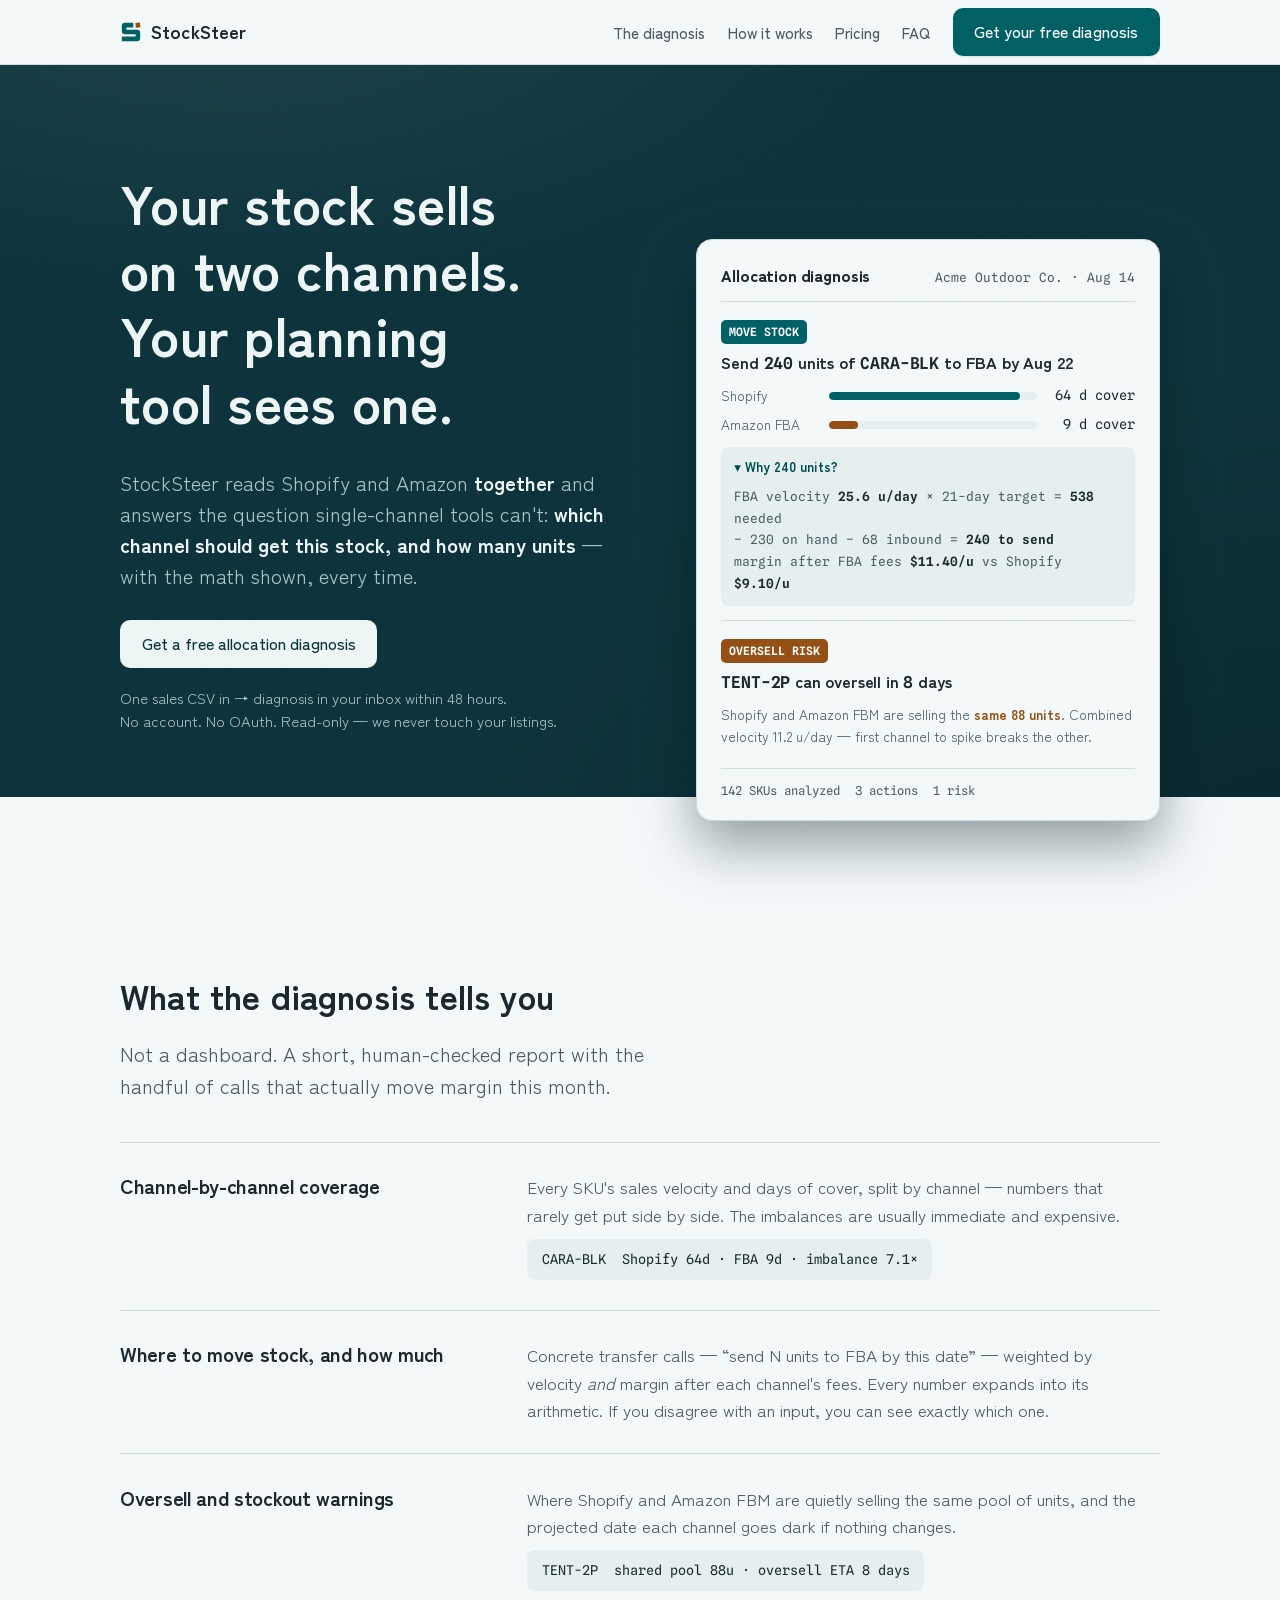
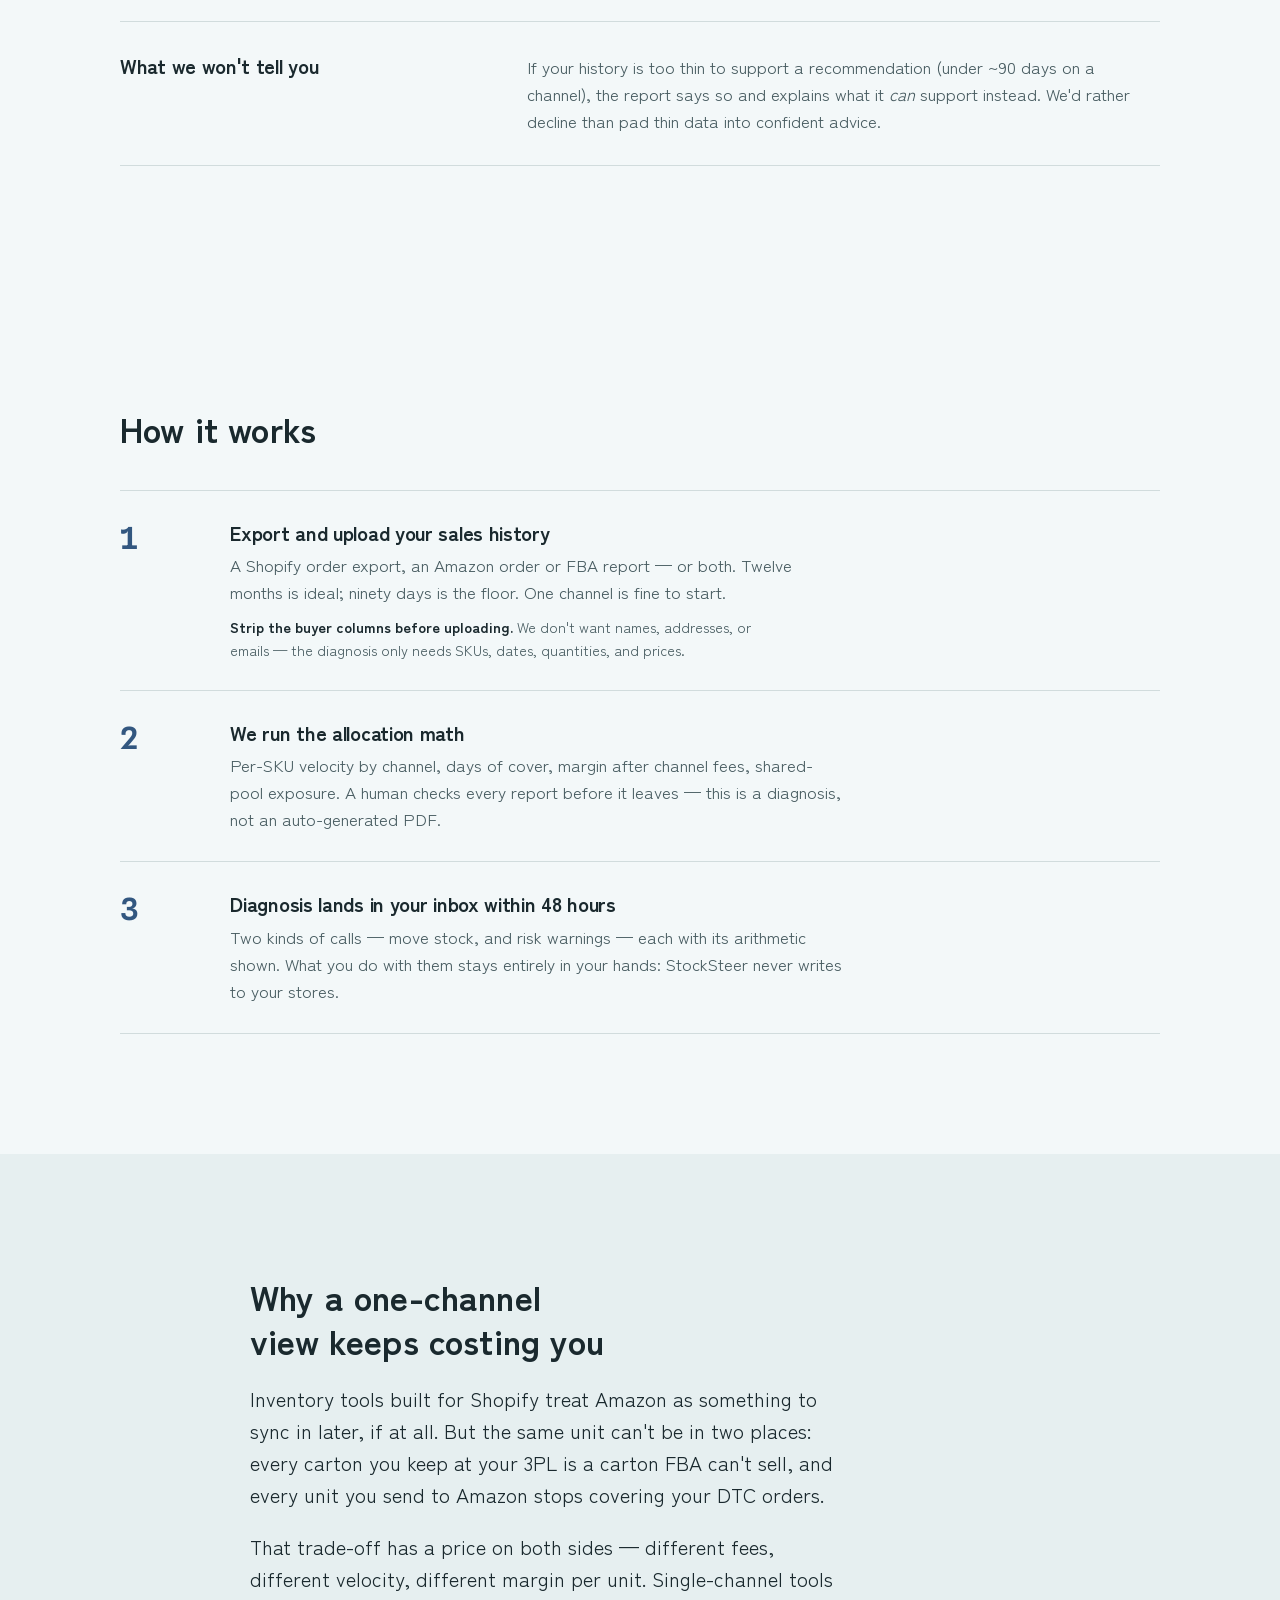
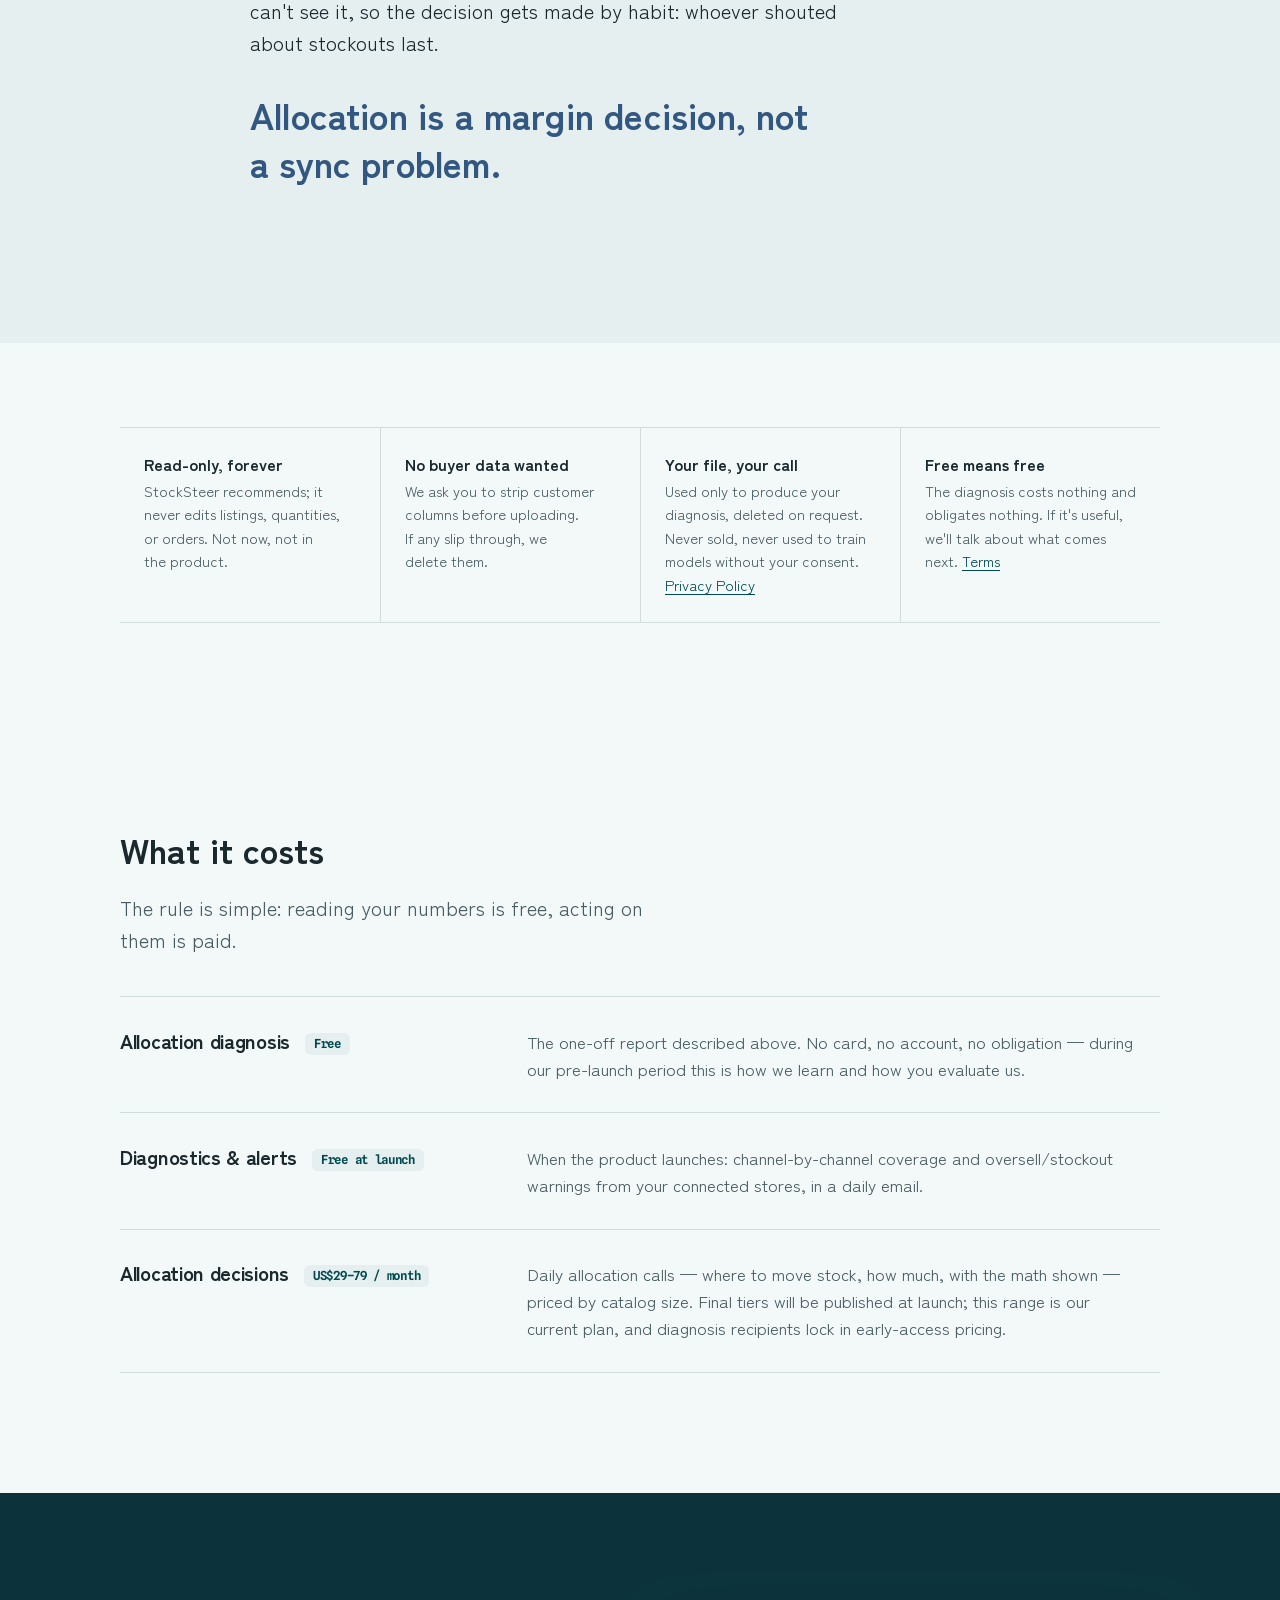
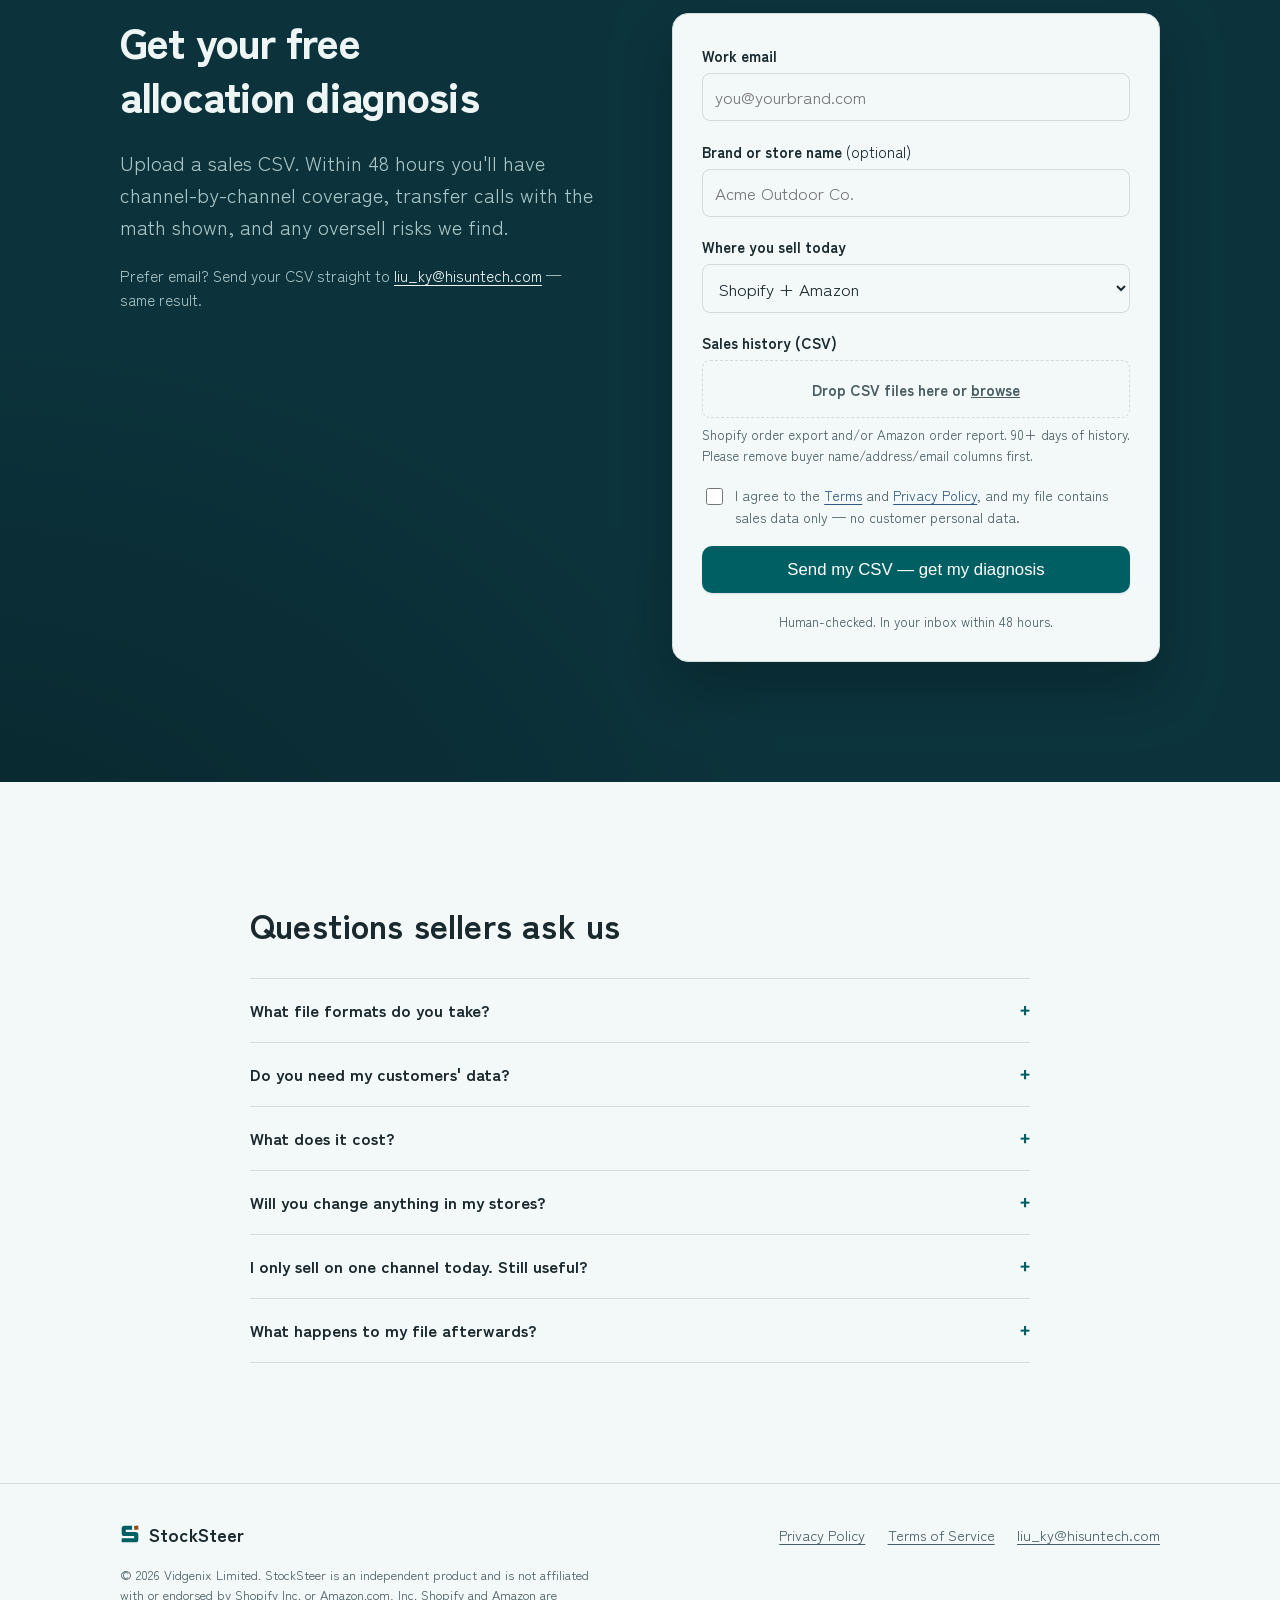
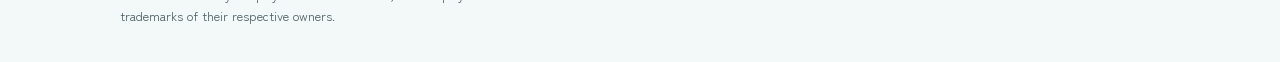
==== index.html @ a1f659f7 "Initial commit: StockSteer pre-launch landing page Static site, no build step: hero with a live allo" ====
<!DOCTYPE html>
<html lang="en">
<head>
<meta charset="UTF-8">
<meta name="viewport" content="width=device-width, initial-scale=1.0">
<title>StockSteer — See both channels. Steer your stock where it earns more.</title>
<meta name="description" content="StockSteer reads your Shopify and Amazon numbers together and tells you which channel should get how many units — with the math shown. Upload one sales CSV, get a free allocation diagnosis.">
<link rel="canonical" href="https://stocksteer.maxvideohub.com/">
<meta property="og:type" content="website">
<meta property="og:site_name" content="StockSteer">
<meta property="og:url" content="https://stocksteer.maxvideohub.com/">
<meta property="og:title" content="StockSteer — See both channels. Steer your stock where it earns more.">
<meta property="og:description" content="Reads your Shopify and Amazon numbers together and tells you which channel should get how many units — with the math shown. One sales CSV in, a free allocation diagnosis back within 48 hours.">
<meta property="og:image" content="https://stocksteer.maxvideohub.com/og-image.png">
<meta property="og:image:width" content="1200">
<meta property="og:image:height" content="630">
<meta property="og:image:alt" content="A StockSteer allocation diagnosis: send 240 units of CARA-BLK to FBA by Aug 22 — Shopify at 64 days of cover, Amazon FBA at 9.">
<meta name="twitter:card" content="summary_large_image">
<link rel="icon" href="data:image/svg+xml,%3Csvg width=%2264%22 height=%2264%22 viewBox=%220 0 64 64%22 fill=%22none%22 xmlns=%22http://www.w3.org/2000/svg%22%3E%3Crect width=%2264%22 height=%2264%22 rx=%2214%22 fill=%22%230C333C%22/%3E%3Cg transform=%22translate%288 8%29%22%3E%3Cpath d=%22M11 4L29 4L29 14L14 14L14 19L37 19A7 7 0 0 1 44 26L44 37A7 7 0 0 1 37 44L4 44L4 34L34 34L34 29L11 29A7 7 0 0 1 4 22L4 11A7 7 0 0 1 11 4Z%22 fill=%22%23F3F8F9%22/%3E%3Crect x=%2234%22 y=%224%22 width=%2210%22 height=%2210%22 fill=%22%23D08440%22 transform=%22rotate%28-6 39 9%29%22/%3E%3C/g%3E%3C/svg%3E">
<link rel="preconnect" href="https://fonts.googleapis.com">
<link rel="preconnect" href="https://fonts.gstatic.com" crossorigin>
<link href="https://fonts.googleapis.com/css2?family=Zen+Kaku+Gothic+New:wght@400;500;700&family=Spline+Sans+Mono:wght@400;500;600&display=swap" rel="stylesheet">
<link rel="stylesheet" href="styles.css">
</head>
<body>

<header class="nav">
  <div class="wrap">
    <a class="wordmark" href="/">
      <svg width="22" height="22" viewBox="0 0 48 48" fill="none" aria-hidden="true"><path d="M11 4L29 4L29 14L14 14L14 19L37 19A7 7 0 0 1 44 26L44 37A7 7 0 0 1 37 44L4 44L4 34L34 34L34 29L11 29A7 7 0 0 1 4 22L4 11A7 7 0 0 1 11 4Z" fill="oklch(0.44 0.075 200)"/><rect x="34" y="4" width="10" height="10" fill="oklch(0.50 0.115 55)" transform="rotate(-6 39 9)"/></svg>
      StockSteer
    </a>
    <nav class="nav-links" aria-label="Main">
      <a href="#diagnosis">The diagnosis</a>
      <a href="#how">How it works</a>
      <a href="#pricing">Pricing</a>
      <a href="#faq">FAQ</a>
      <a class="btn" href="#get-diagnosis"><span class="cta-long">Get your free diagnosis</span><span class="cta-short">Free diagnosis</span></a>
    </nav>
  </div>
</header>

<main>

  <!-- Hero -->
  <section class="hero" aria-labelledby="hero-title">
    <div class="wrap">
      <div>
        <h1 id="hero-title">Your stock sells on two channels. Your planning tool sees one.</h1>
        <p class="lede">StockSteer reads Shopify and Amazon <strong>together</strong> and answers the question single-channel tools can't: <strong>which channel should get this stock, and how many units</strong> — with the math shown, every time.</p>
        <div class="hero-cta">
          <a class="btn btn-on-deep" href="#get-diagnosis">Get a free allocation diagnosis</a>
        </div>
        <p class="hero-trust">One sales CSV in → diagnosis in your inbox within 48 hours.<br>No account. No OAuth. Read-only — we never touch your listings.</p>
      </div>

      <!-- Diagnosis specimen: the actual deliverable, shown -->
      <div class="specimen" id="specimen" aria-label="Sample allocation diagnosis">
        <div class="specimen-head">
          <span class="title">Allocation diagnosis</span>
          <span class="meta mono">Acme Outdoor Co. · Aug 14</span>
        </div>

        <article class="action-card">
          <span class="card-label">MOVE STOCK</span>
          <h3>Send <span class="mono">240</span> units of <span class="sku">CARA-BLK</span> to FBA by Aug 22</h3>
          <div class="cover-row">
            <span class="chan">Shopify</span>
            <span class="bar"><i style="width:92%"></i></span>
            <span class="days">64 d cover</span>
          </div>
          <div class="cover-row">
            <span class="chan">Amazon FBA</span>
            <span class="bar"><i class="low" style="width:14%"></i></span>
            <span class="days">9 d cover</span>
          </div>
          <details class="why" open>
            <summary>Why 240 units?</summary>
            <div class="math">
              FBA velocity <b>25.6 u/day</b> × 21-day target = <b>538</b> needed<br>
              − 230 on hand − 68 inbound = <b>240 to send</b><br>
              margin after FBA fees <b>$11.40/u</b> vs Shopify <b>$9.10/u</b>
            </div>
          </details>
        </article>

        <article class="action-card">
          <span class="card-label risk">OVERSELL RISK</span>
          <h3><span class="sku">TENT-2P</span> can oversell in <span class="mono">8</span> days</h3>
          <p class="risk-note">Shopify and Amazon FBM are selling the <b>same 88 units</b>. Combined velocity 11.2 u/day — first channel to spike breaks the other.</p>
        </article>

        <div class="specimen-foot">
          <span>142 SKUs analyzed</span>
          <span>3 actions</span>
          <span>1 risk</span>
        </div>
      </div>
    </div>
  </section>

  <!-- What's in the diagnosis -->
  <section id="diagnosis" aria-labelledby="diagnosis-title">
    <div class="wrap">
      <h2 class="section-title reveal" id="diagnosis-title">What the diagnosis tells you</h2>
      <p class="section-intro reveal">Not a dashboard. A short, human-checked report with the handful of calls that actually move margin this month.</p>

      <div class="contents-list">
        <div class="content-row reveal">
          <h3>Channel-by-channel coverage</h3>
          <div>
            <p>Every SKU's sales velocity and days of cover, split by channel — numbers that rarely get put side by side. The imbalances are usually immediate and expensive.</p>
            <span class="example">CARA-BLK&nbsp;&nbsp;Shopify 64d&nbsp;·&nbsp;FBA 9d&nbsp;·&nbsp;imbalance 7.1×</span>
          </div>
        </div>
        <div class="content-row reveal">
          <h3>Where to move stock, and how much</h3>
          <div>
            <p>Concrete transfer calls — “send N units to FBA by this date” — weighted by velocity <em>and</em> margin after each channel's fees. Every number expands into its arithmetic. If you disagree with an input, you can see exactly which one.</p>
          </div>
        </div>
        <div class="content-row reveal">
          <h3>Oversell and stockout warnings</h3>
          <div>
            <p>Where Shopify and Amazon FBM are quietly selling the same pool of units, and the projected date each channel goes dark if nothing changes.</p>
            <span class="example">TENT-2P&nbsp;&nbsp;shared pool 88u&nbsp;·&nbsp;oversell ETA 8 days</span>
          </div>
        </div>
        <div class="content-row reveal">
          <h3>What we won't tell you</h3>
          <div>
            <p>If your history is too thin to support a recommendation (under ~90 days on a channel), the report says so and explains what it <em>can</em> support instead. We'd rather decline than pad thin data into confident advice.</p>
          </div>
        </div>
      </div>
    </div>
  </section>

  <!-- How it works -->
  <section id="how" aria-labelledby="how-title">
    <div class="wrap">
      <h2 class="section-title reveal" id="how-title">How it works</h2>

      <div class="steps">
        <div class="step reveal">
          <span class="step-num" aria-hidden="true">1</span>
          <div>
            <h3>Export and upload your sales history</h3>
            <p>A Shopify order export, an Amazon order or FBA report — or both. Twelve months is ideal; ninety days is the floor. One channel is fine to start.</p>
            <p class="fine"><b>Strip the buyer columns before uploading.</b> We don't want names, addresses, or emails — the diagnosis only needs SKUs, dates, quantities, and prices.</p>
          </div>
        </div>
        <div class="step reveal">
          <span class="step-num" aria-hidden="true">2</span>
          <div>
            <h3>We run the allocation math</h3>
            <p>Per-SKU velocity by channel, days of cover, margin after channel fees, shared-pool exposure. A human checks every report before it leaves — this is a diagnosis, not an auto-generated PDF.</p>
          </div>
        </div>
        <div class="step reveal">
          <span class="step-num" aria-hidden="true">3</span>
          <div>
            <h3>Diagnosis lands in your inbox within 48 hours</h3>
            <p>Two kinds of calls — move stock, and risk warnings — each with its arithmetic shown. What you do with them stays entirely in your hands: StockSteer never writes to your stores.</p>
          </div>
        </div>
      </div>
    </div>
  </section>

  <!-- The argument -->
  <section class="argument" aria-labelledby="argument-title">
    <div class="wrap">
      <h2 class="section-title reveal" id="argument-title">Why a one-channel view keeps costing you</h2>
      <p class="reveal">Inventory tools built for Shopify treat Amazon as something to sync in later, if at all. But the same unit can't be in two places: every carton you keep at your 3PL is a carton FBA can't sell, and every unit you send to Amazon stops covering your DTC orders.</p>
      <p class="reveal">That trade-off has a price on both sides — different fees, different velocity, different margin per unit. Single-channel tools can't see it, so the decision gets made by habit: whoever shouted about stockouts last.</p>
      <p class="kicker-line reveal">Allocation is a margin decision, not a sync problem.</p>
    </div>
  </section>

  <!-- Promises -->
  <section class="promises" aria-label="Data promises">
    <div class="wrap">
      <div class="promise-strip reveal">
        <div class="promise">
          <h3>Read-only, forever</h3>
          <p>StockSteer recommends; it never edits listings, quantities, or orders. Not now, not in the product.</p>
        </div>
        <div class="promise">
          <h3>No buyer data wanted</h3>
          <p>We ask you to strip customer columns before uploading. If any slip through, we delete them.</p>
        </div>
        <div class="promise">
          <h3>Your file, your call</h3>
          <p>Used only to produce your diagnosis, deleted on request. Never sold, never used to train models without your consent. <a href="privacy.html">Privacy Policy</a></p>
        </div>
        <div class="promise">
          <h3>Free means free</h3>
          <p>The diagnosis costs nothing and obligates nothing. If it's useful, we'll talk about what comes next. <a href="terms.html">Terms</a></p>
        </div>
      </div>
    </div>
  </section>

  <!-- Pricing -->
  <section id="pricing" aria-labelledby="pricing-title">
    <div class="wrap">
      <h2 class="section-title reveal" id="pricing-title">What it costs</h2>
      <p class="section-intro reveal">The rule is simple: reading your numbers is free, acting on them is paid.</p>

      <div class="contents-list">
        <div class="content-row reveal">
          <h3>Allocation diagnosis <span class="price-tag">Free</span></h3>
          <div>
            <p>The one-off report described above. No card, no account, no obligation — during our pre-launch period this is how we learn and how you evaluate us.</p>
          </div>
        </div>
        <div class="content-row reveal">
          <h3>Diagnostics &amp; alerts <span class="price-tag">Free at launch</span></h3>
          <div>
            <p>When the product launches: channel-by-channel coverage and oversell/stockout warnings from your connected stores, in a daily email.</p>
          </div>
        </div>
        <div class="content-row reveal">
          <h3>Allocation decisions <span class="price-tag">US$29–79 / month</span></h3>
          <div>
            <p>Daily allocation calls — where to move stock, how much, with the math shown — priced by catalog size. Final tiers will be published at launch; this range is our current plan, and diagnosis recipients lock in early-access pricing.</p>
          </div>
        </div>
      </div>
    </div>
  </section>

  <!-- CTA + form -->
  <section class="cta" id="get-diagnosis" aria-labelledby="cta-title">
    <div class="wrap">
      <div>
        <h2 id="cta-title">Get your free allocation diagnosis</h2>
        <p class="section-intro">Upload a sales CSV. Within 48 hours you'll have channel-by-channel coverage, transfer calls with the math shown, and any oversell risks we find.</p>
        <p class="alt-channel">Prefer email? Send your CSV straight to <a href="mailto:liu_ky@hisuntech.com?subject=Allocation%20diagnosis%20request">liu_ky@hisuntech.com</a> — same result.</p>
      </div>

      <form class="form" id="diagnosis-form" novalidate>
        <div class="field">
          <label for="email">Work email</label>
          <input type="email" id="email" name="email" required autocomplete="email" placeholder="you@yourbrand.com">
        </div>
        <div class="field">
          <label for="store">Brand or store name <span style="font-weight:400">(optional)</span></label>
          <input type="text" id="store" name="store" autocomplete="organization" placeholder="Acme Outdoor Co.">
        </div>
        <div class="field">
          <label for="channels">Where you sell today</label>
          <select id="channels" name="channels" required>
            <option value="both">Shopify + Amazon</option>
            <option value="shopify">Shopify only</option>
            <option value="amazon">Amazon only</option>
          </select>
        </div>
        <div class="field">
          <label for="csv">Sales history (CSV)</label>
          <label class="file-drop" id="file-drop" for="csv">
            <input type="file" id="csv" name="csv" accept=".csv,.tsv,.txt,.xlsx" multiple>
            <span class="drop-text">Drop CSV files here or <u>browse</u></span>
            <span class="picked" hidden></span>
          </label>
          <span class="hint">Shopify order export and/or Amazon order report. 90+ days of history. Please remove buyer name/address/email columns first.</span>
        </div>
        <label class="consent">
          <input type="checkbox" id="consent" name="consent" required>
          <span>I agree to the <a href="terms.html">Terms</a> and <a href="privacy.html">Privacy Policy</a>, and my file contains sales data only — no customer personal data.</span>
        </label>
        <button class="btn" type="submit">Send my CSV — get my diagnosis</button>
        <p class="form-status" id="form-status" role="status"></p>
        <p class="form-note">Human-checked. In your inbox within 48 hours.</p>
      </form>
    </div>
  </section>

  <!-- FAQ -->
  <section class="faq" id="faq" aria-labelledby="faq-title">
    <div class="wrap">
      <h2 class="section-title" id="faq-title">Questions sellers ask us</h2>

      <details class="faq-item">
        <summary>What file formats do you take?</summary>
        <div class="answer"><p>Shopify's order export CSV and Amazon's order/FBA reports (CSV or tab-delimited) work as-is. Anything with SKU, date, quantity, and price per row is usable — from any system. If you're unsure, send what you have and we'll tell you if it's enough.</p></div>
      </details>
      <details class="faq-item">
        <summary>Do you need my customers' data?</summary>
        <div class="answer"><p>No, and we'd rather not have it. Please remove buyer names, addresses, and emails before uploading. The diagnosis runs entirely on SKUs, dates, quantities, and prices. If personal data slips through anyway, we delete it.</p></div>
      </details>
      <details class="faq-item">
        <summary>What does it cost?</summary>
        <div class="answer"><p>The diagnosis is free, with no obligation. The ongoing product — daily email reports with allocation calls and risk warnings, fed live from your Shopify and Amazon accounts — launches with a free diagnostics tier and a paid decisions tier, currently planned at US$29–79/month by catalog size. Diagnosis recipients get first access and early-access pricing.</p></div>
      </details>
      <details class="faq-item">
        <summary>Will you change anything in my stores?</summary>
        <div class="answer"><p>Never. StockSteer is advisory and read-only by design — for the diagnosis we don't even connect to your stores, we just read the file you send. The launched product connects with read-only permissions and keeps the same rule: it recommends, you decide.</p></div>
      </details>
      <details class="faq-item">
        <summary>I only sell on one channel today. Still useful?</summary>
        <div class="answer"><p>Yes, with reduced scope: you'll get velocity, coverage, and stockout ETAs for that channel. If you're planning to add Amazon (or DTC), the diagnosis will also show what your current numbers suggest about splitting stock when you do.</p></div>
      </details>
      <details class="faq-item">
        <summary>What happens to my file afterwards?</summary>
        <div class="answer"><p>It's used to produce your diagnosis and for the follow-up conversation with you, then deleted on request — one email is enough. We never sell it and never use it to train models without your explicit consent. Details in the <a href="privacy.html">Privacy Policy</a>.</p></div>
      </details>
    </div>
  </section>

</main>

<footer>
  <div class="wrap">
    <a class="wordmark" href="/">
      <svg width="20" height="20" viewBox="0 0 48 48" fill="none" aria-hidden="true"><path d="M11 4L29 4L29 14L14 14L14 19L37 19A7 7 0 0 1 44 26L44 37A7 7 0 0 1 37 44L4 44L4 34L34 34L34 29L11 29A7 7 0 0 1 4 22L4 11A7 7 0 0 1 11 4Z" fill="oklch(0.44 0.075 200)"/><rect x="34" y="4" width="10" height="10" fill="oklch(0.50 0.115 55)" transform="rotate(-6 39 9)"/></svg>
      StockSteer
    </a>
    <nav aria-label="Legal">
      <a href="privacy.html">Privacy Policy</a>
      <a href="terms.html">Terms of Service</a>
      <a href="mailto:liu_ky@hisuntech.com">liu_ky@hisuntech.com</a>
    </nav>
    <p class="legal-note">© 2026 Vidgenix Limited. StockSteer is an independent product and is not affiliated with or endorsed by Shopify Inc. or Amazon.com, Inc. Shopify and Amazon are trademarks of their respective owners.</p>
  </div>
</footer>

<script src="main.js"></script>
</body>
</html>
---- styles.css ----
/* StockSteer landing — tokens per DESIGN.md */

:root {
  /* Film grade: teal & blue on toned paper, amber for risk (teal-orange pairing) */
  --bg: oklch(0.976 0.006 200);        /* toned film-paper white, cool */
  --surface: oklch(0.945 0.01 202);
  --ink: oklch(0.27 0.022 220);        /* lifted film black, blue-teal cast */
  --muted: oklch(0.46 0.025 215);
  --primary: oklch(0.44 0.075 200);    /* film teal 青绿 — actions */
  --primary-hover: oklch(0.37 0.07 202);
  --blue: oklch(0.45 0.08 252);        /* film blue — links, numbers, kicker */
  --blue-hover: oklch(0.38 0.075 252);
  --deep: oklch(0.30 0.045 215);       /* deep teal-blue emulsion panel */
  --deep-ink: oklch(0.965 0.008 200);
  --deep-muted: oklch(0.80 0.03 200);
  --accent: oklch(0.50 0.115 55);      /* film amber — risk semantics only */
  --line: oklch(0.885 0.012 205);

  --font-display: "Zen Kaku Gothic New", system-ui, sans-serif;
  --font-mono: "Spline Sans Mono", ui-monospace, monospace;

  --step-0: 1rem;
  --step-1: 1.25rem;
  --step-2: 1.563rem;
  --step-3: 1.953rem;
  --step-4: 2.441rem;

  --space-section: clamp(4rem, 10vw, 7.5rem);
  --radius: 10px;
  --radius-lg: 16px;

  --z-nav: 10;
  --z-toast: 20;
  --z-grain: 30;

  --ease-out: cubic-bezier(0.22, 1, 0.36, 1);
}

* { box-sizing: border-box; }

html { scroll-behavior: smooth; }

body {
  margin: 0;
  background: var(--bg);
  color: var(--ink);
  font-family: var(--font-display);
  font-optical-sizing: auto;
  font-size: 1.0625rem;
  line-height: 1.6;
  -webkit-font-smoothing: antialiased;
}

/* Film grain — one fractal-noise overlay across the whole page */
body::after {
  content: "";
  position: fixed;
  inset: 0;
  z-index: var(--z-grain);
  pointer-events: none;
  background: url("data:image/svg+xml,%3Csvg xmlns='http://www.w3.org/2000/svg' width='300' height='300'%3E%3Cfilter id='n'%3E%3CfeTurbulence type='fractalNoise' baseFrequency='0.8' numOctaves='2' stitchTiles='stitch'/%3E%3CfeColorMatrix type='saturate' values='0'/%3E%3C/filter%3E%3Crect width='300' height='300' filter='url(%23n)'/%3E%3C/svg%3E") repeat;
  opacity: 0.05;
  mix-blend-mode: overlay;
}

h1, h2, h3 { text-wrap: balance; line-height: 1.25; margin: 0 0 0.6em; font-weight: 700; }
p { margin: 0 0 1em; max-width: 68ch; text-wrap: pretty; }

a { color: var(--blue); text-underline-offset: 3px; }
a:hover { color: var(--blue-hover); }

:focus-visible {
  outline: 3px solid var(--primary);
  outline-offset: 2px;
  border-radius: 4px;
}

.wrap { max-width: 1120px; margin: 0 auto; padding-inline: clamp(1.25rem, 4vw, 2.5rem); }

.mono { font-family: var(--font-mono); font-variant-numeric: tabular-nums; }

/* ---------- Nav ---------- */

.nav {
  position: sticky;
  top: 0;
  z-index: var(--z-nav);
  background: color-mix(in oklch, var(--bg) 92%, transparent);
  backdrop-filter: blur(8px);
  border-bottom: 1px solid var(--line);
}

.nav .wrap {
  display: flex;
  align-items: center;
  gap: 1.5rem;
  min-height: 64px;
}

.wordmark {
  display: inline-flex;
  align-items: center;
  gap: 0.55rem;
  font-weight: 700;
  font-size: 1.15rem;
  letter-spacing: 0.01em;
  color: var(--ink);
  text-decoration: none;
}
.wordmark:hover { color: var(--ink); }
.wordmark svg { display: block; }

.nav-links {
  display: flex;
  align-items: center;
  gap: 1.4rem;
  margin-left: auto;
  font-size: 0.95rem;
  font-weight: 500;
}
.nav-links a { text-decoration: none; }
.nav-links a:not(.btn) { color: var(--muted); }
.nav-links a:not(.btn):hover { color: var(--ink); }

.btn .cta-short { display: none; }
@media (max-width: 720px) {
  .nav-links a:not(.btn) { display: none; }
  .nav-links .btn .cta-long { display: none; }
  .nav-links .btn .cta-short { display: inline; }
}

/* ---------- Buttons ---------- */

.btn {
  display: inline-flex;
  align-items: center;
  gap: 0.5rem;
  background: var(--primary);
  color: white;
  font-weight: 500;
  font-size: 1rem;
  padding: 0.72rem 1.35rem;
  border: 0;
  border-radius: var(--radius);
  text-decoration: none;
  cursor: pointer;
  box-shadow: 0 1px 2px oklch(0.3 0.03 258 / 0.12);
  transition: background 160ms var(--ease-out), transform 160ms var(--ease-out), box-shadow 160ms var(--ease-out);
}
.btn:hover {
  background: var(--primary-hover);
  color: white;
  transform: translateY(-1px);
  box-shadow: 0 5px 16px oklch(0.3 0.05 258 / 0.22);
}
.btn:active { transform: translateY(0); box-shadow: 0 1px 2px oklch(0.3 0.03 258 / 0.12); }

.btn-on-deep { background: var(--deep-ink); color: var(--deep); }
.btn-on-deep:hover { background: white; color: var(--deep); transform: translateY(-1px); }

/* ---------- Hero ---------- */

.hero {
  background-color: var(--deep);
  /* photographic vignette — darkened lower corner, breathed-on top */
  background-image:
    radial-gradient(120% 90% at 18% -10%, oklch(1 0 0 / 0.07), transparent 45%),
    radial-gradient(130% 130% at 105% 115%, oklch(0 0 0 / 0.28), transparent 58%);
  color: var(--deep-ink);
  padding-block: clamp(3.5rem, 8vw, 6.5rem) clamp(4rem, 9vw, 7rem);
}

.hero .wrap {
  display: grid;
  grid-template-columns: 1.05fr 0.95fr;
  gap: clamp(2rem, 5vw, 4.5rem);
  align-items: center;
}

@media (max-width: 880px) {
  .hero .wrap { grid-template-columns: 1fr; }
}

.hero h1 {
  font-size: clamp(2rem, 4.4vw, 3.4rem);
  font-weight: 700;
  letter-spacing: 0.005em;
  line-height: 1.22;
}

.hero .lede {
  font-size: var(--step-1);
  line-height: 1.55;
  color: var(--deep-muted);
  max-width: 34rem;
}
.hero .lede strong { color: var(--deep-ink); font-weight: 600; }

.hero-cta { display: flex; align-items: center; gap: 1.1rem; flex-wrap: wrap; margin-top: 1.8rem; }

.hero-trust {
  margin-top: 1.1rem;
  font-size: 0.92rem;
  color: var(--deep-muted);
}

/* ---------- Diagnosis specimen ---------- */

.specimen {
  background: var(--bg);
  color: var(--ink);
  border: 1px solid var(--line);
  border-radius: var(--radius-lg);
  box-shadow: 0 24px 54px oklch(0.16 0.03 215 / 0.4);
  padding: 1.4rem 1.5rem 1.2rem;
  font-size: 0.92rem;
  max-width: 33rem;
  justify-self: end;
  width: 100%;
}
@media (max-width: 880px) { .specimen { justify-self: start; } }

/* Desktop: the report card breaks out of the hero panel into the page.
   Uses the standalone `translate` property so it composes with the
   entrance animation's `transform` instead of fighting it. */
@media (min-width: 881px) {
  .hero { padding-block-end: clamp(2rem, 4.5vw, 3rem); }
  .specimen { align-self: end; translate: 0 clamp(2.5rem, 6vw, 4.5rem); }
  #diagnosis { padding-top: calc(var(--space-section) + clamp(2rem, 5vw, 3.5rem)); }
}

.specimen-head {
  display: flex;
  justify-content: space-between;
  align-items: baseline;
  gap: 1rem;
  padding-bottom: 0.8rem;
  border-bottom: 1px solid var(--line);
}
.specimen-head .title { font-weight: 800; letter-spacing: -0.01em; font-size: 1rem; }
.specimen-head .meta { font-size: 0.8rem; color: var(--muted); }

.action-card { padding: 1rem 0 0.9rem; }
.action-card + .action-card { border-top: 1px solid var(--line); }

.card-label {
  display: inline-block;
  font-family: var(--font-mono);
  font-size: 0.72rem;
  font-weight: 600;
  padding: 0.18rem 0.5rem;
  border-radius: 5px;
  background: var(--primary);
  color: white;
  margin-bottom: 0.5rem;
}
.card-label.risk { background: var(--accent); color: white; }

.action-card h3 {
  font-size: 1.02rem;
  font-weight: 600;
  margin: 0 0 0.7rem;
  letter-spacing: -0.01em;
}
.action-card .sku { font-family: var(--font-mono); font-weight: 600; }

.cover-row {
  display: grid;
  grid-template-columns: 7.2em 1fr 6.5em;
  align-items: center;
  gap: 0.7em;
  font-size: 0.85rem;
  margin-bottom: 0.45rem;
}
.cover-row .chan { color: var(--muted); }
.cover-row .days { font-family: var(--font-mono); text-align: right; }

.bar {
  height: 8px;
  border-radius: 4px;
  background: var(--surface);
  overflow: hidden;
}
.bar i {
  display: block;
  height: 100%;
  border-radius: 4px;
  background: var(--primary);
  transform-origin: left center;
}
.bar i.low { background: var(--accent); }

.loaded .bar i { animation: grow 700ms var(--ease-out) backwards; animation-delay: 350ms; }
.loaded .cover-row:nth-child(3) .bar i { animation-delay: 470ms; }

@keyframes grow {
  from { transform: scaleX(0); }
  to { transform: scaleX(1); }
}

/* Signature entrance — plays once, only when the page loads visible */
@keyframes rise {
  from { opacity: 0; transform: translateY(14px); }
  to { opacity: 1; transform: none; }
}
.loaded .hero h1 { animation: rise 650ms var(--ease-out) backwards; }
.loaded .hero .lede { animation: rise 650ms var(--ease-out) 90ms backwards; }
.loaded .hero-cta { animation: rise 650ms var(--ease-out) 170ms backwards; }
.loaded .hero-trust { animation: rise 650ms var(--ease-out) 240ms backwards; }
.loaded .specimen { animation: rise 750ms var(--ease-out) 220ms backwards; }

.why {
  margin-top: 0.7rem;
  background: var(--surface);
  border-radius: 8px;
  font-size: 0.83rem;
}
.why summary {
  cursor: pointer;
  padding: 0.55rem 0.8rem;
  font-weight: 600;
  color: var(--primary-hover);
  list-style: none;
}
.why summary::before { content: "▸ "; }
.why[open] summary::before { content: "▾ "; }
.why .math {
  padding: 0 0.8rem 0.7rem;
  font-family: var(--font-mono);
  font-size: 0.8rem;
  line-height: 1.7;
  color: var(--muted);
}
.why .math b { color: var(--ink); font-weight: 600; }

.risk-note { font-size: 0.85rem; color: var(--muted); margin: 0; }
.risk-note b { color: var(--accent); font-weight: 700; }

.specimen-foot {
  margin-top: 0.4rem;
  padding-top: 0.75rem;
  border-top: 1px solid var(--line);
  font-family: var(--font-mono);
  font-size: 0.76rem;
  color: var(--muted);
  display: flex;
  gap: 1.2em;
  flex-wrap: wrap;
}

/* ---------- Sections ---------- */

section { padding-block: var(--space-section); }
section[id] { scroll-margin-top: 72px; }

.section-title {
  font-size: clamp(1.55rem, 3vw, 2.2rem);
  font-weight: 700;
  letter-spacing: 0.005em;
  max-width: 24ch;
}
.section-intro { color: var(--muted); font-size: var(--step-1); max-width: 56ch; }

/* What's in the diagnosis — definition rows */

.contents-list { margin-top: 2.5rem; border-top: 1px solid var(--line); }

.content-row {
  display: grid;
  grid-template-columns: minmax(14rem, 0.9fr) 1.6fr;
  gap: clamp(1rem, 4vw, 4rem);
  padding-block: 1.9rem;
  border-bottom: 1px solid var(--line);
}
@media (max-width: 720px) { .content-row { grid-template-columns: 1fr; gap: 0.4rem; } }

.content-row h3 {
  font-size: var(--step-1);
  font-weight: 700;
  letter-spacing: -0.015em;
  margin: 0;
}
.content-row p { margin: 0; color: var(--muted); }
.content-row .example {
  display: block;
  margin-top: 0.7rem;
  font-family: var(--font-mono);
  font-size: 0.84rem;
  color: var(--ink);
  background: var(--surface);
  border-radius: 8px;
  padding: 0.6rem 0.9rem;
  width: fit-content;
  max-width: 100%;
}

.price-tag {
  display: inline-block;
  font-family: var(--font-mono);
  font-size: 0.78rem;
  font-weight: 600;
  color: var(--primary-hover);
  background: var(--surface);
  border-radius: 6px;
  padding: 0.2rem 0.55rem;
  margin-left: 0.6rem;
  vertical-align: middle;
  white-space: nowrap;
}

/* How it works — the one numbered sequence */

.steps { margin-top: 2.5rem; display: grid; gap: 0; }

.step {
  display: grid;
  grid-template-columns: 4.5rem 1fr;
  gap: clamp(1rem, 3vw, 2.5rem);
  padding-block: 1.8rem;
  border-top: 1px solid var(--line);
}
.step:last-child { border-bottom: 1px solid var(--line); }

.step-num {
  font-family: var(--font-mono);
  font-size: 1.9rem;
  font-weight: 600;
  color: var(--blue);
  line-height: 1;
  padding-top: 0.2rem;
}

.step h3 { font-size: var(--step-1); font-weight: 700; margin: 0 0 0.4rem; letter-spacing: -0.015em; }
.step p { margin: 0; color: var(--muted); }
.step p + p { margin-top: 0.6rem; }
.step .fine { font-size: 0.9rem; }
.step .fine b { color: var(--ink); font-weight: 600; }

/* Argument section */

.argument { background: var(--surface); }
.argument .wrap { max-width: 860px; }
.argument p { font-size: var(--step-1); line-height: 1.6; max-width: 60ch; }
.argument p b { font-weight: 700; }
.argument .kicker-line {
  font-size: clamp(1.6rem, 3vw, 2.3rem);
  font-weight: 700;
  letter-spacing: 0.005em;
  margin-top: 2rem;
  max-width: 30ch;
  line-height: 1.3;
  color: var(--blue);
}

/* Promise strip */

.promises { padding-block: calc(var(--space-section) * 0.7); }
.promise-strip {
  display: flex;
  flex-wrap: wrap;
  border-block: 1px solid var(--line);
}
.promise {
  flex: 1 1 220px;
  padding: 1.6rem 1.5rem;
  border-inline-start: 1px solid var(--line);
}
.promise:first-child { border-inline-start: 0; }
@media (max-width: 720px) {
  .promise { border-inline-start: 0; border-top: 1px solid var(--line); }
  .promise:first-child { border-top: 0; }
}
.promise h3 { font-size: 1rem; font-weight: 700; margin: 0 0 0.3rem; }
.promise p { font-size: 0.92rem; color: var(--muted); margin: 0; }
.promise a { color: var(--primary-hover); }

/* ---------- CTA / form ---------- */

.cta {
  background-color: var(--deep);
  background-image: radial-gradient(130% 130% at -5% 115%, oklch(0 0 0 / 0.24), transparent 55%);
  color: var(--deep-ink);
}
.cta .wrap {
  display: grid;
  grid-template-columns: 1fr 1fr;
  gap: clamp(2rem, 5vw, 5rem);
}
@media (max-width: 880px) { .cta .wrap { grid-template-columns: 1fr; } }

.cta h2 {
  font-size: clamp(1.8rem, 3.6vw, 2.7rem);
  font-weight: 800;
  letter-spacing: -0.02em;
}
.cta .section-intro { color: var(--deep-muted); }
.cta .alt-channel { font-size: 0.95rem; color: var(--deep-muted); }
.cta .alt-channel a { color: var(--deep-ink); }

.form {
  background: var(--bg);
  color: var(--ink);
  border: 1px solid var(--line);
  border-radius: var(--radius-lg);
  box-shadow: 0 24px 54px oklch(0.16 0.03 215 / 0.35);
  padding: 1.8rem;
  display: grid;
  gap: 1.1rem;
  align-self: start;
}

.field { display: grid; gap: 0.35rem; }
.field label { font-weight: 600; font-size: 0.95rem; }
.field .hint { font-size: 0.83rem; color: var(--muted); }

.field input[type="email"],
.field input[type="text"],
.field select {
  font: inherit;
  padding: 0.6rem 0.75rem;
  border: 1.5px solid var(--line);
  border-radius: 8px;
  background: var(--bg);
  color: var(--ink);
  width: 100%;
}
.field input:focus-visible, .field select:focus-visible {
  outline: 3px solid var(--primary);
  outline-offset: 1px;
  border-color: var(--primary);
}

.file-drop {
  border: 1.5px dashed var(--line);
  border-radius: 8px;
  padding: 1rem;
  text-align: center;
  font-size: 0.95rem;
  color: var(--muted);
  cursor: pointer;
  transition: border-color 160ms var(--ease-out), background 160ms var(--ease-out);
}
.file-drop:hover, .file-drop.drag { border-color: var(--primary); background: var(--surface); }
.file-drop input { position: absolute; width: 1px; height: 1px; opacity: 0; }
.file-drop .picked { color: var(--ink); font-weight: 600; font-family: var(--font-mono); font-size: 0.86rem; }

.consent { display: flex; gap: 0.6rem; align-items: flex-start; font-size: 0.87rem; color: var(--muted); }
.consent input { margin-top: 0.25rem; width: 1.05rem; height: 1.05rem; accent-color: var(--primary); flex: none; }

.form .btn { justify-content: center; font-size: 1.05rem; padding-block: 0.85rem; }

.form-note { font-size: 0.83rem; color: var(--muted); margin: 0; text-align: center; }

.form-status {
  border-radius: 8px;
  padding: 0.8rem 1rem;
  font-size: 0.92rem;
  display: none;
}
.form.sent > :not(.form-status) { display: none; }
.form-status.ok { display: block; background: var(--surface); color: var(--ink); }
.form-status.err { display: block; background: oklch(0.955 0.02 60); color: oklch(0.43 0.1 55); }

/* ---------- FAQ ---------- */

.faq .wrap { max-width: 860px; }
.faq-item { border-bottom: 1px solid var(--line); }
.faq-item:first-of-type { border-top: 1px solid var(--line); margin-top: 2rem; }
.faq-item summary {
  cursor: pointer;
  padding: 1.1rem 0;
  font-weight: 600;
  font-size: 1.05rem;
  list-style: none;
  display: flex;
  justify-content: space-between;
  gap: 1rem;
  align-items: baseline;
}
.faq-item summary::-webkit-details-marker { display: none; }
.faq-item summary::after { content: "+"; font-family: var(--font-mono); color: var(--primary); flex: none; }
.faq-item[open] summary::after { content: "−"; }
.faq-item .answer { padding: 0 0 1.2rem; color: var(--muted); max-width: 62ch; }
.faq-item .answer p { margin: 0 0 0.6em; }

/* ---------- Footer ---------- */

footer {
  border-top: 1px solid var(--line);
  padding-block: 2.2rem;
  font-size: 0.9rem;
  color: var(--muted);
}
footer .wrap {
  display: flex;
  flex-wrap: wrap;
  gap: 1rem 2rem;
  align-items: center;
  justify-content: space-between;
}
footer nav { display: flex; gap: 1.4rem; flex-wrap: wrap; }
footer a { color: var(--muted); }
footer a:hover { color: var(--ink); }
footer .legal-note { flex-basis: 100%; font-size: 0.8rem; margin: 0; }

/* ---------- Legal pages ---------- */

.legal-main { padding-block: clamp(3rem, 7vw, 5rem); }
.legal-main .wrap { max-width: 760px; }
.legal-main h1 { font-size: clamp(1.9rem, 4vw, 2.6rem); font-weight: 800; letter-spacing: -0.02em; }
.legal-main .updated { font-family: var(--font-mono); font-size: 0.85rem; color: var(--muted); margin-bottom: 2.5rem; }
.legal-main h2 { font-size: 1.35rem; font-weight: 700; letter-spacing: -0.015em; margin-top: 2.2em; }
.legal-main h3 { font-size: 1.05rem; font-weight: 700; margin-top: 1.6em; }
.legal-main p, .legal-main li { color: var(--ink); max-width: 68ch; }
.legal-main ul { padding-left: 1.2rem; }
.legal-main li { margin-bottom: 0.4em; }

/* ---------- Reveal motion ----------
   Content is visible by default. JS adds .pre only to below-fold elements
   while the page is actually visible; anything else never gets hidden. */

.reveal.pre { opacity: 0; transform: translateY(12px); }
.reveal.in {
  opacity: 1;
  transform: none;
  transition: opacity 600ms var(--ease-out), transform 600ms var(--ease-out);
}

@media (prefers-reduced-motion: reduce) {
  html { scroll-behavior: auto; }
  .reveal.pre { opacity: 1; transform: none; }
  .loaded .bar i { animation: none; }
  * { transition-duration: 0.01ms !important; animation-duration: 0.01ms !important; }
}
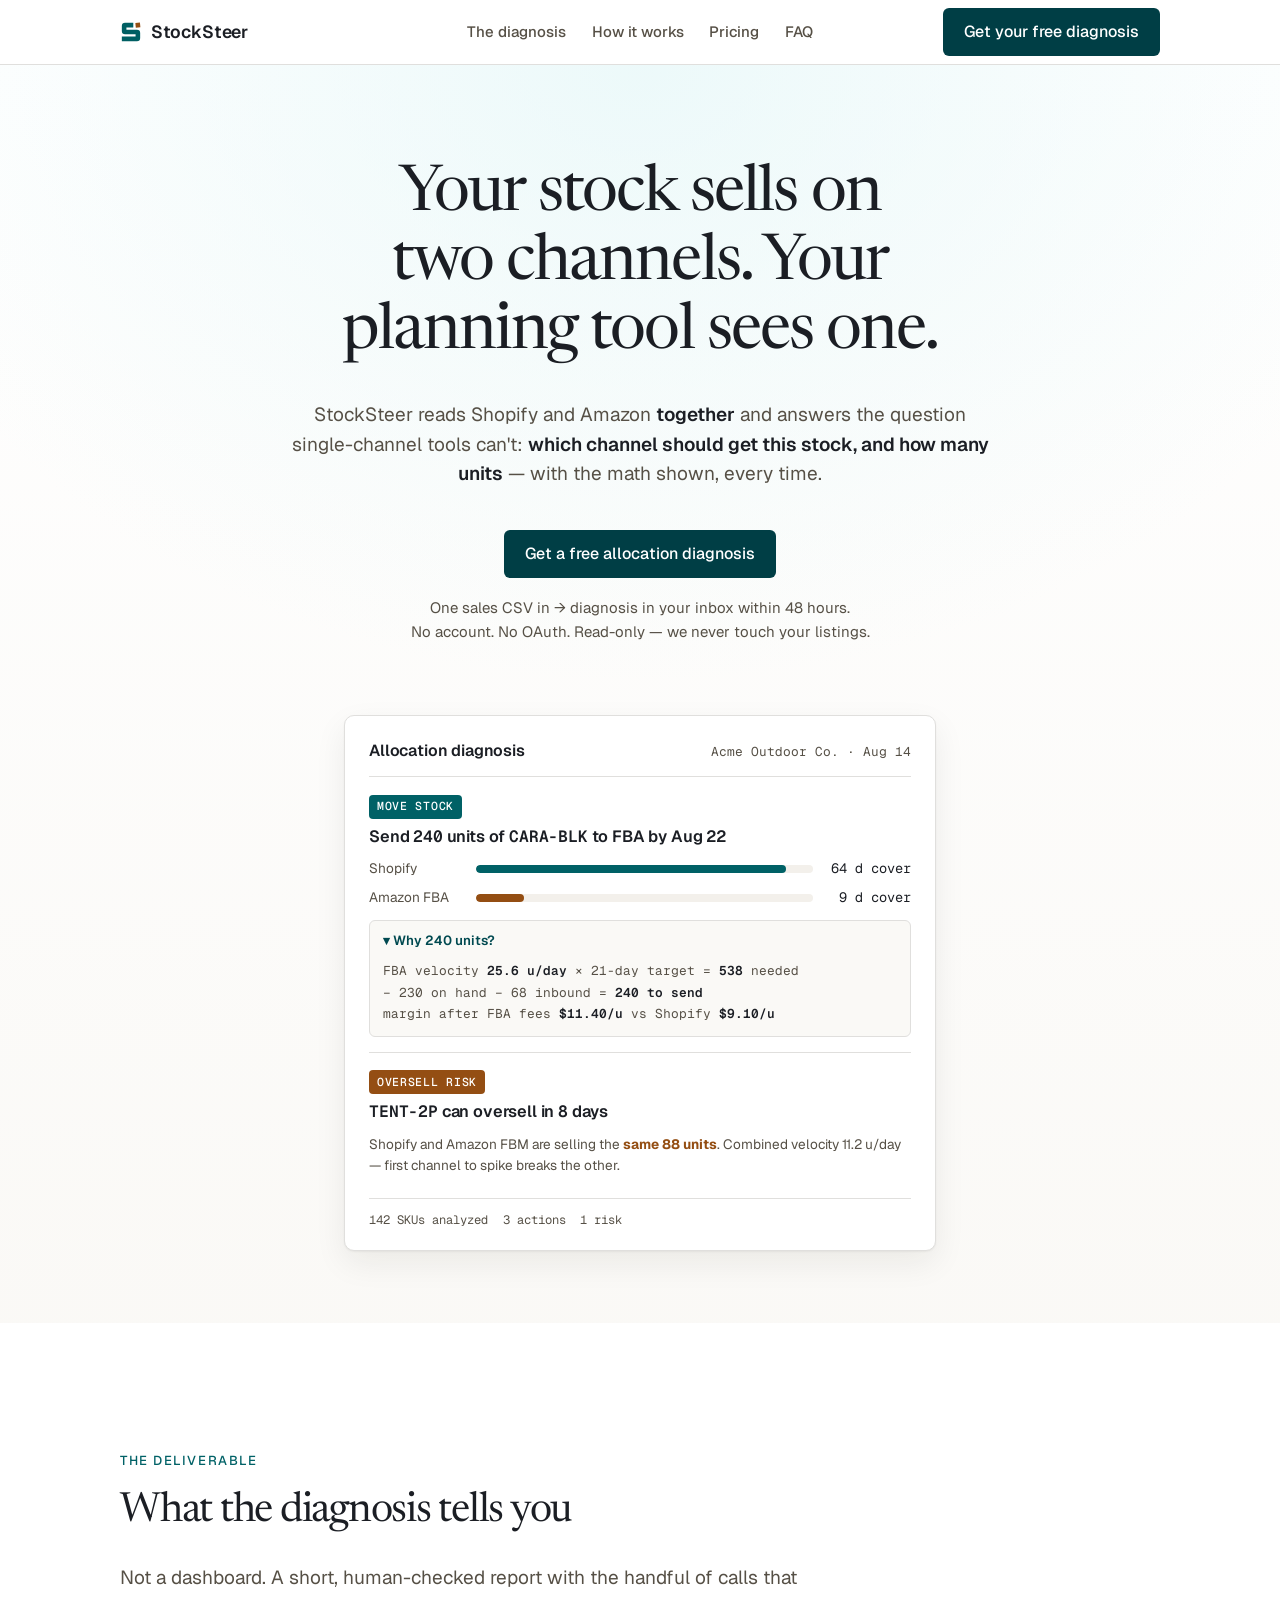
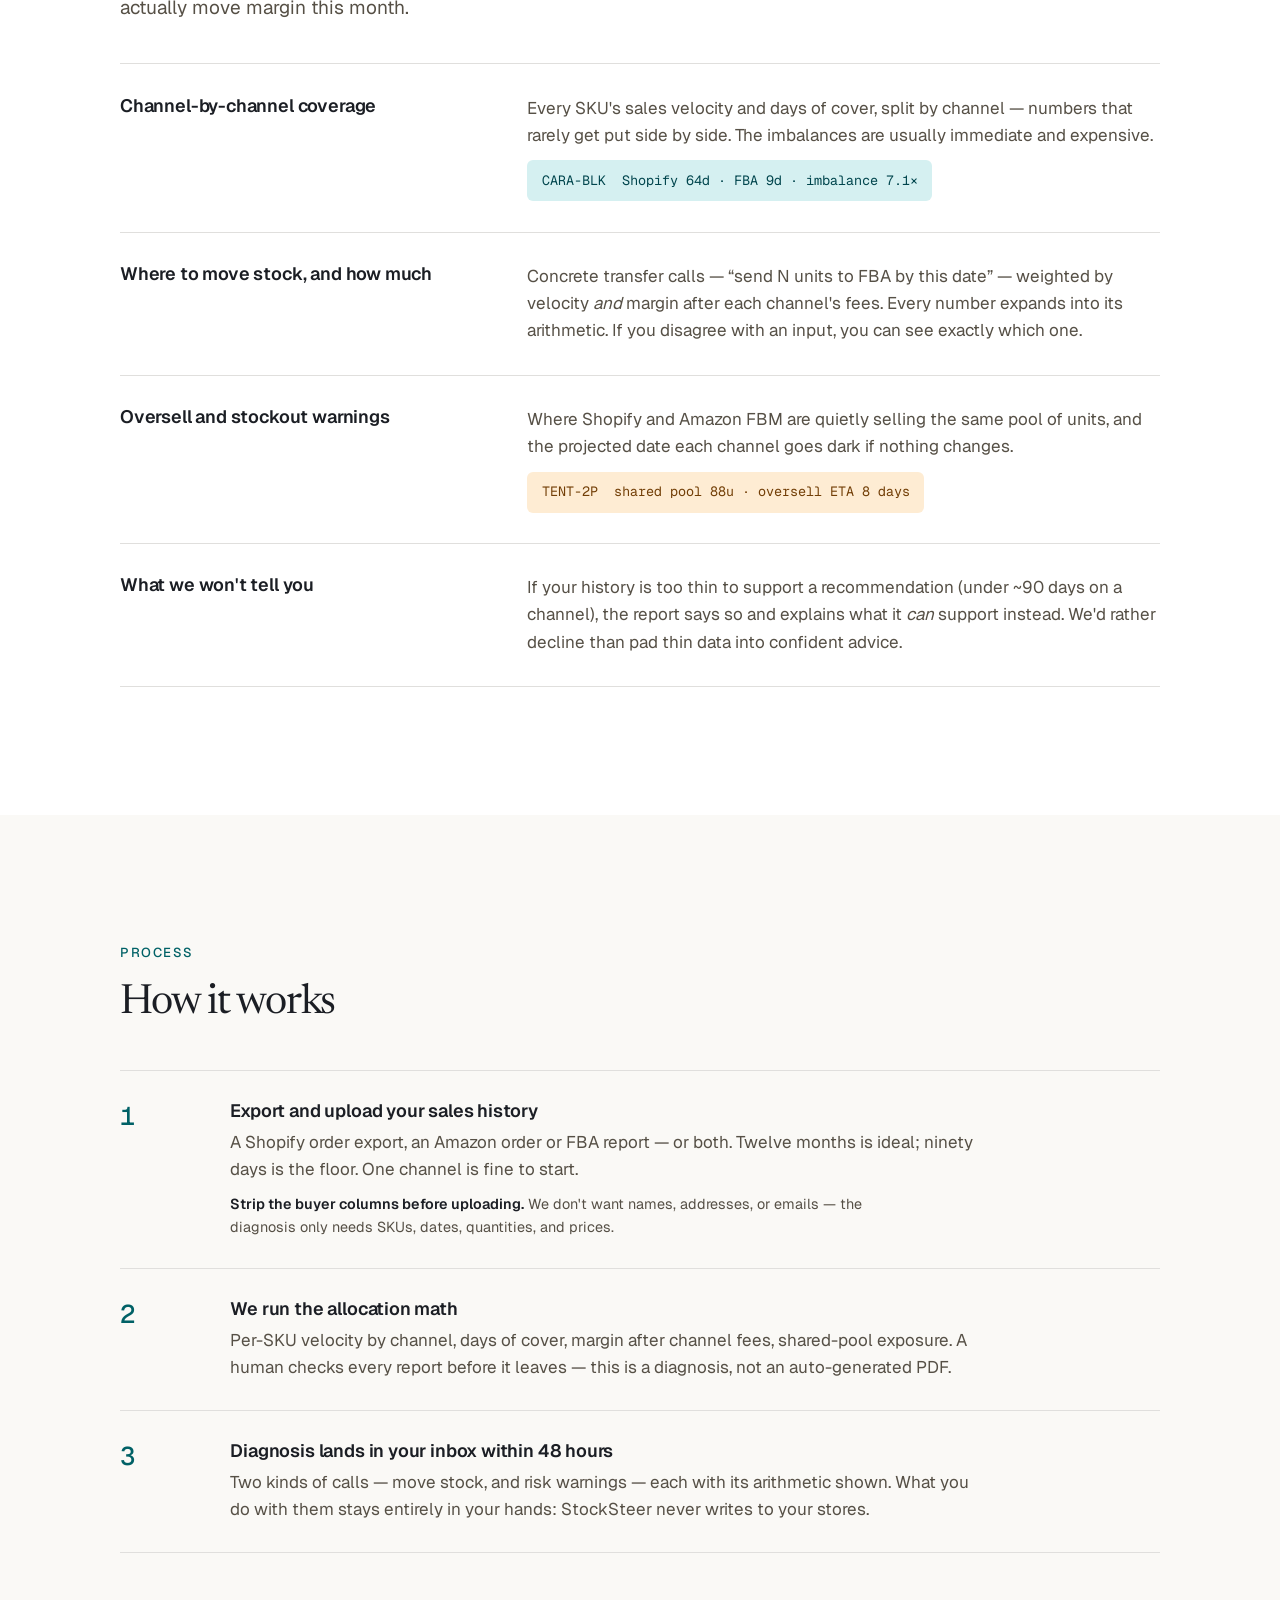
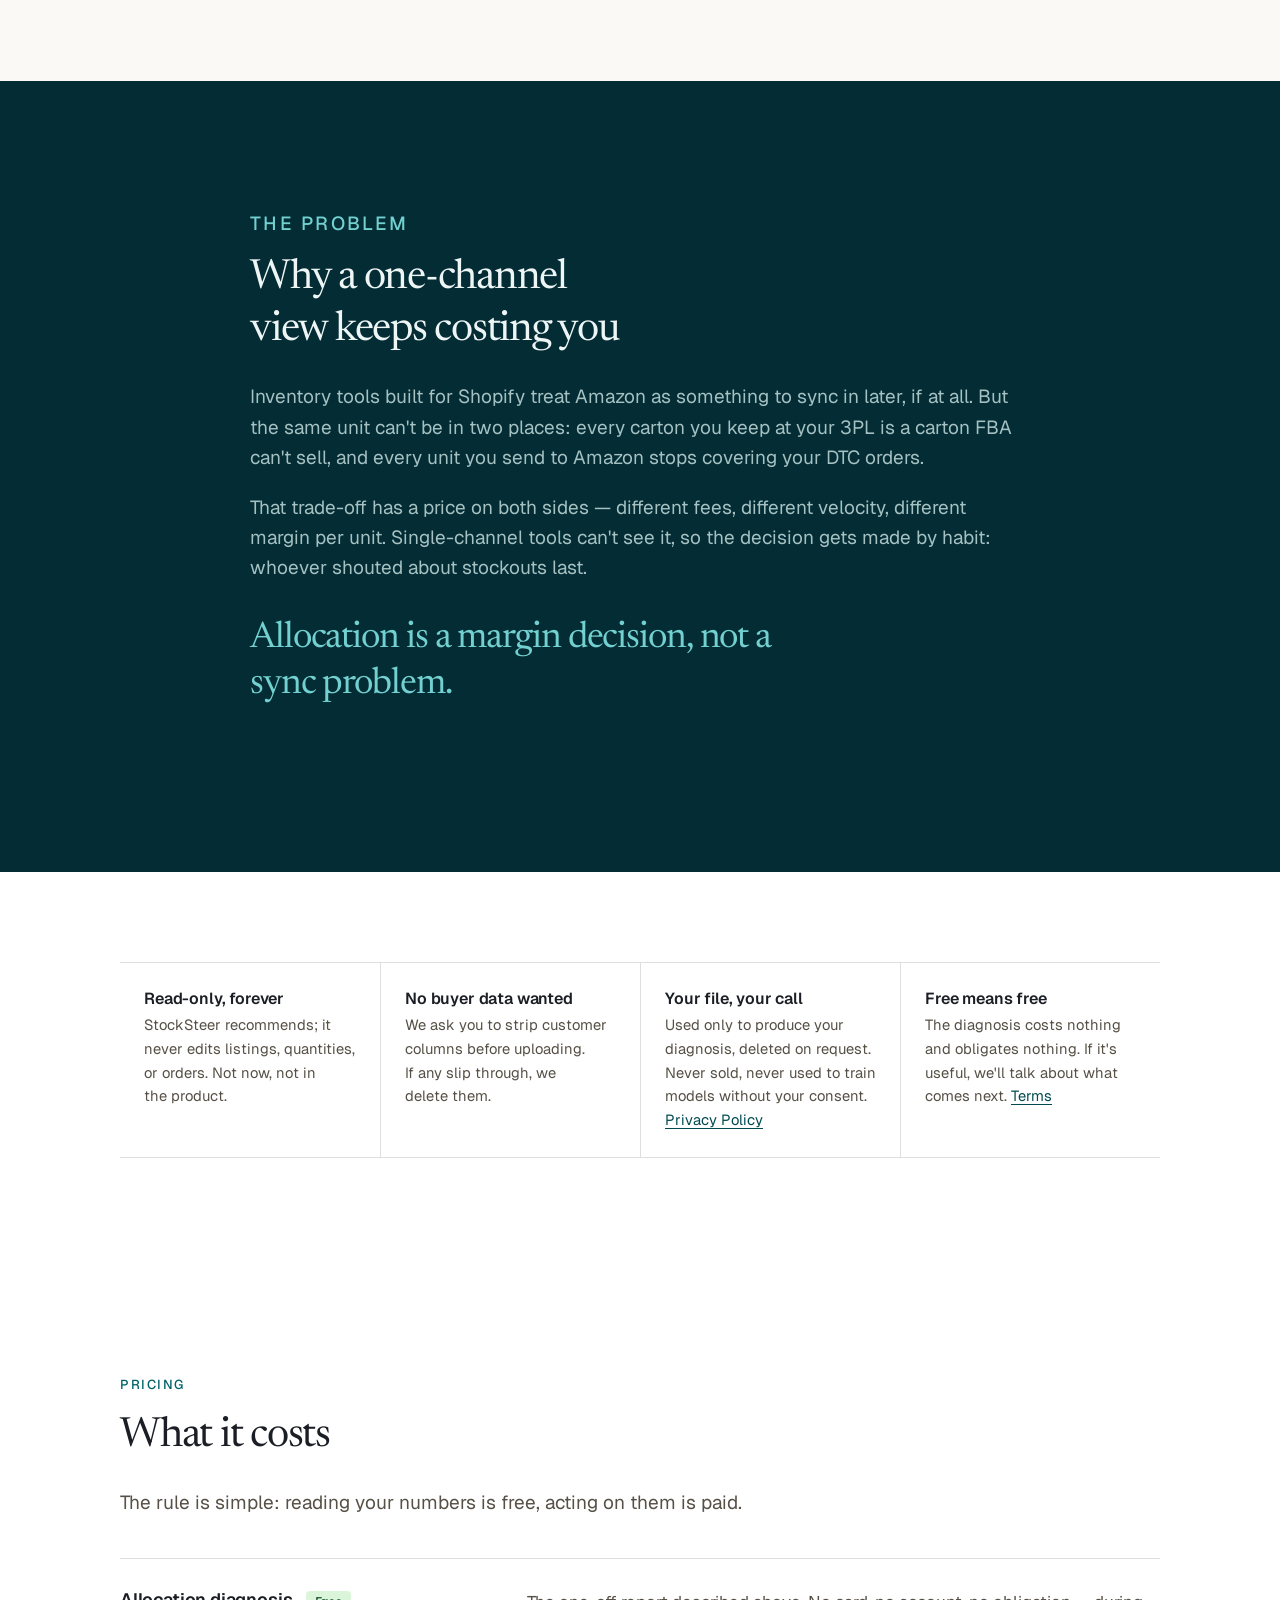
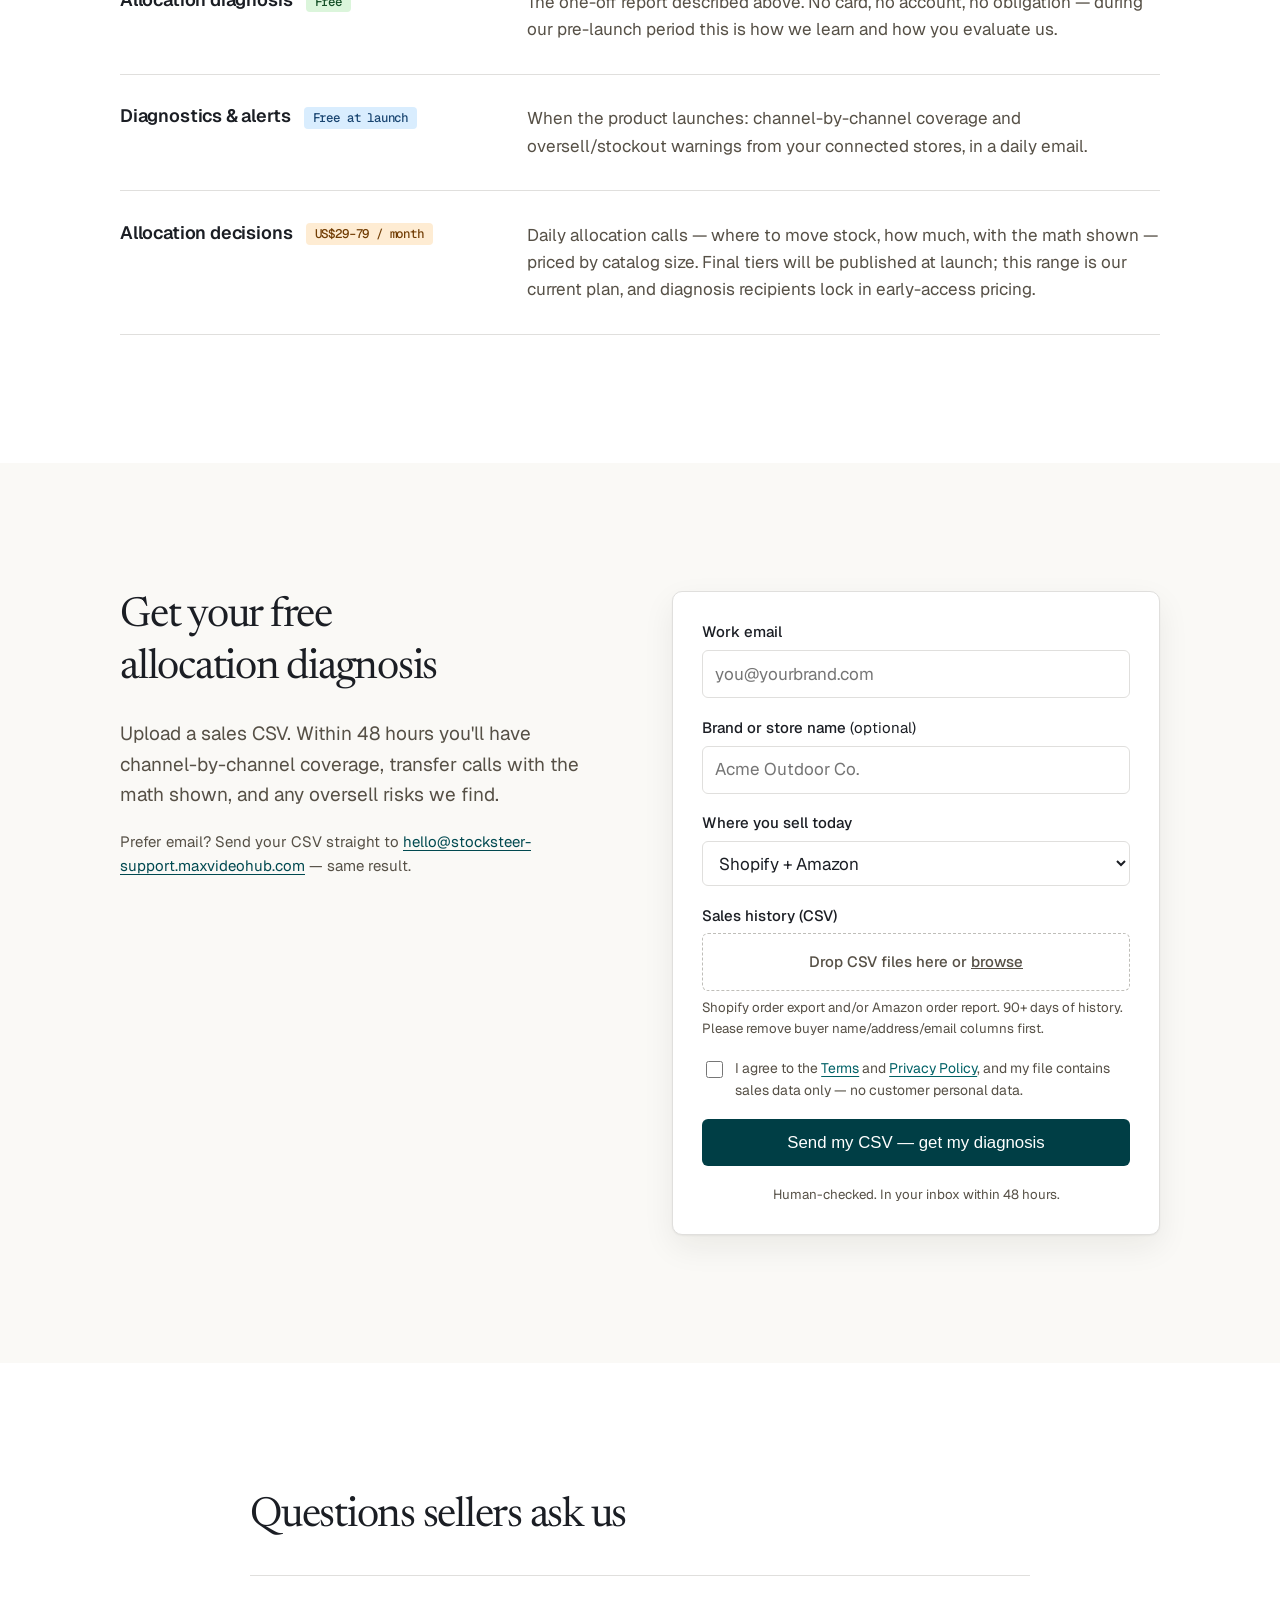
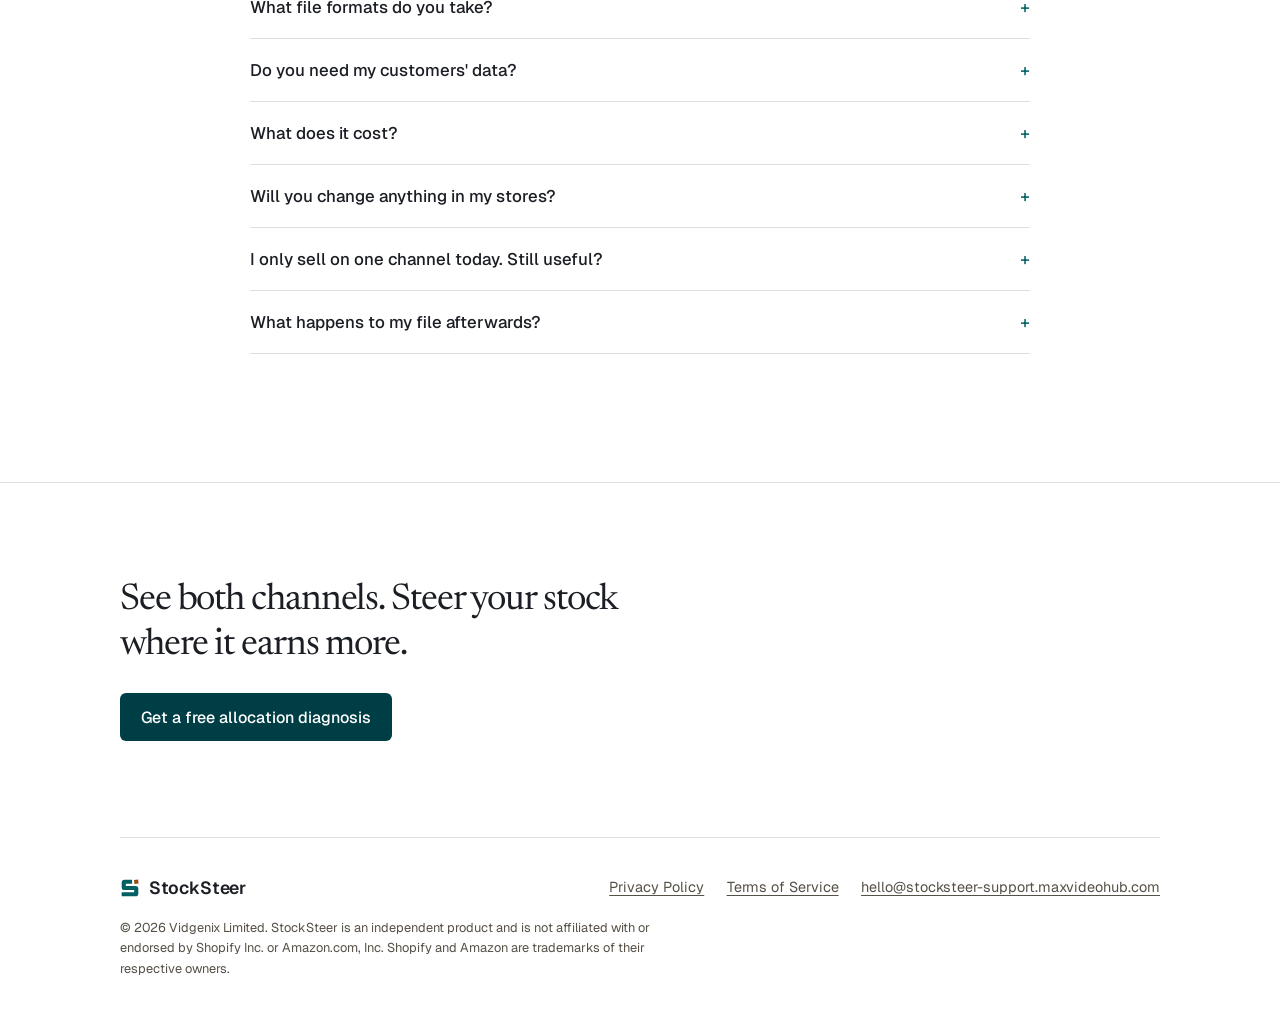
==== commit 1f485e98: "Wire form backend, add inbound email forwarding, switch contact address - api/diagnosis.js: Vercel e" ====
--- a/index.html
+++ b/index.html
@@ -19,12 +19,12 @@
 <link rel="icon" href="data:image/svg+xml,%3Csvg width=%2264%22 height=%2264%22 viewBox=%220 0 64 64%22 fill=%22none%22 xmlns=%22http://www.w3.org/2000/svg%22%3E%3Crect width=%2264%22 height=%2264%22 rx=%2214%22 fill=%22%230C333C%22/%3E%3Cg transform=%22translate%288 8%29%22%3E%3Cpath d=%22M11 4L29 4L29 14L14 14L14 19L37 19A7 7 0 0 1 44 26L44 37A7 7 0 0 1 37 44L4 44L4 34L34 34L34 29L11 29A7 7 0 0 1 4 22L4 11A7 7 0 0 1 11 4Z%22 fill=%22%23F3F8F9%22/%3E%3Crect x=%2234%22 y=%224%22 width=%2210%22 height=%2210%22 fill=%22%23D08440%22 transform=%22rotate%28-6 39 9%29%22/%3E%3C/g%3E%3C/svg%3E">
 <link rel="preconnect" href="https://fonts.googleapis.com">
 <link rel="preconnect" href="https://fonts.gstatic.com" crossorigin>
-<link href="https://fonts.googleapis.com/css2?family=Zen+Kaku+Gothic+New:wght@400;500;700&family=Spline+Sans+Mono:wght@400;500;600&display=swap" rel="stylesheet">
+<link href="https://fonts.googleapis.com/css2?family=Newsreader:opsz,wght@6..72,400;6..72,500&family=Geist:wght@400;500;600&family=Geist+Mono:wght@400;500;600&display=swap" rel="stylesheet">
 <link rel="stylesheet" href="styles.css">
 </head>
 <body>
 
-<header class="nav">
+<header class="nav nav-home">
   <div class="wrap">
     <a class="wordmark" href="/">
       <svg width="22" height="22" viewBox="0 0 48 48" fill="none" aria-hidden="true"><path d="M11 4L29 4L29 14L14 14L14 19L37 19A7 7 0 0 1 44 26L44 37A7 7 0 0 1 37 44L4 44L4 34L34 34L34 29L11 29A7 7 0 0 1 4 22L4 11A7 7 0 0 1 11 4Z" fill="oklch(0.44 0.075 200)"/><rect x="34" y="4" width="10" height="10" fill="oklch(0.50 0.115 55)" transform="rotate(-6 39 9)"/></svg>
@@ -35,8 +35,8 @@
       <a href="#how">How it works</a>
       <a href="#pricing">Pricing</a>
       <a href="#faq">FAQ</a>
-      <a class="btn" href="#get-diagnosis"><span class="cta-long">Get your free diagnosis</span><span class="cta-short">Free diagnosis</span></a>
     </nav>
+    <a class="btn nav-cta" href="#get-diagnosis"><span class="cta-long">Get your free diagnosis</span><span class="cta-short">Free diagnosis</span></a>
   </div>
 </header>
 
@@ -49,7 +49,7 @@
         <h1 id="hero-title">Your stock sells on two channels. Your planning tool sees one.</h1>
         <p class="lede">StockSteer reads Shopify and Amazon <strong>together</strong> and answers the question single-channel tools can't: <strong>which channel should get this stock, and how many units</strong> — with the math shown, every time.</p>
         <div class="hero-cta">
-          <a class="btn btn-on-deep" href="#get-diagnosis">Get a free allocation diagnosis</a>
+          <a class="btn" href="#get-diagnosis">Get a free allocation diagnosis</a>
         </div>
         <p class="hero-trust">One sales CSV in → diagnosis in your inbox within 48 hours.<br>No account. No OAuth. Read-only — we never touch your listings.</p>
       </div>
@@ -102,6 +102,7 @@
   <!-- What's in the diagnosis -->
   <section id="diagnosis" aria-labelledby="diagnosis-title">
     <div class="wrap">
+      <p class="eyebrow reveal">The deliverable</p>
       <h2 class="section-title reveal" id="diagnosis-title">What the diagnosis tells you</h2>
       <p class="section-intro reveal">Not a dashboard. A short, human-checked report with the handful of calls that actually move margin this month.</p>
 
@@ -123,7 +124,7 @@
           <h3>Oversell and stockout warnings</h3>
           <div>
             <p>Where Shopify and Amazon FBM are quietly selling the same pool of units, and the projected date each channel goes dark if nothing changes.</p>
-            <span class="example">TENT-2P&nbsp;&nbsp;shared pool 88u&nbsp;·&nbsp;oversell ETA 8 days</span>
+            <span class="example example-risk">TENT-2P&nbsp;&nbsp;shared pool 88u&nbsp;·&nbsp;oversell ETA 8 days</span>
           </div>
         </div>
         <div class="content-row reveal">
@@ -137,8 +138,9 @@
   </section>
 
   <!-- How it works -->
-  <section id="how" aria-labelledby="how-title">
-    <div class="wrap">
+  <section id="how" class="band-cream" aria-labelledby="how-title">
+    <div class="wrap">
+      <p class="eyebrow reveal">Process</p>
       <h2 class="section-title reveal" id="how-title">How it works</h2>
 
       <div class="steps">
@@ -171,6 +173,7 @@
   <!-- The argument -->
   <section class="argument" aria-labelledby="argument-title">
     <div class="wrap">
+      <p class="eyebrow reveal">The problem</p>
       <h2 class="section-title reveal" id="argument-title">Why a one-channel view keeps costing you</h2>
       <p class="reveal">Inventory tools built for Shopify treat Amazon as something to sync in later, if at all. But the same unit can't be in two places: every carton you keep at your 3PL is a carton FBA can't sell, and every unit you send to Amazon stops covering your DTC orders.</p>
       <p class="reveal">That trade-off has a price on both sides — different fees, different velocity, different margin per unit. Single-channel tools can't see it, so the decision gets made by habit: whoever shouted about stockouts last.</p>
@@ -205,24 +208,25 @@
   <!-- Pricing -->
   <section id="pricing" aria-labelledby="pricing-title">
     <div class="wrap">
+      <p class="eyebrow reveal">Pricing</p>
       <h2 class="section-title reveal" id="pricing-title">What it costs</h2>
       <p class="section-intro reveal">The rule is simple: reading your numbers is free, acting on them is paid.</p>
 
       <div class="contents-list">
         <div class="content-row reveal">
-          <h3>Allocation diagnosis <span class="price-tag">Free</span></h3>
+          <h3>Allocation diagnosis <span class="price-tag price-free">Free</span></h3>
           <div>
             <p>The one-off report described above. No card, no account, no obligation — during our pre-launch period this is how we learn and how you evaluate us.</p>
           </div>
         </div>
         <div class="content-row reveal">
-          <h3>Diagnostics &amp; alerts <span class="price-tag">Free at launch</span></h3>
+          <h3>Diagnostics &amp; alerts <span class="price-tag price-launch">Free at launch</span></h3>
           <div>
             <p>When the product launches: channel-by-channel coverage and oversell/stockout warnings from your connected stores, in a daily email.</p>
           </div>
         </div>
         <div class="content-row reveal">
-          <h3>Allocation decisions <span class="price-tag">US$29–79 / month</span></h3>
+          <h3>Allocation decisions <span class="price-tag price-paid">US$29–79 / month</span></h3>
           <div>
             <p>Daily allocation calls — where to move stock, how much, with the math shown — priced by catalog size. Final tiers will be published at launch; this range is our current plan, and diagnosis recipients lock in early-access pricing.</p>
           </div>
@@ -237,7 +241,7 @@
       <div>
         <h2 id="cta-title">Get your free allocation diagnosis</h2>
         <p class="section-intro">Upload a sales CSV. Within 48 hours you'll have channel-by-channel coverage, transfer calls with the math shown, and any oversell risks we find.</p>
-        <p class="alt-channel">Prefer email? Send your CSV straight to <a href="mailto:liu_ky@hisuntech.com?subject=Allocation%20diagnosis%20request">liu_ky@hisuntech.com</a> — same result.</p>
+        <p class="alt-channel">Prefer email? Send your CSV straight to <a href="mailto:hello@stocksteer-support.maxvideohub.com?subject=Allocation%20diagnosis%20request">hello@stocksteer-support.maxvideohub.com</a> — same result.</p>
       </div>
 
       <form class="form" id="diagnosis-form" novalidate>
@@ -270,7 +274,7 @@
           <input type="checkbox" id="consent" name="consent" required>
           <span>I agree to the <a href="terms.html">Terms</a> and <a href="privacy.html">Privacy Policy</a>, and my file contains sales data only — no customer personal data.</span>
         </label>
-        <button class="btn" type="submit">Send my CSV — get my diagnosis</button>
+        <button class="btn" type="submit"><span class="cta-long">Send my CSV — get my diagnosis</span><span class="cta-short">Send my CSV</span></button>
         <p class="form-status" id="form-status" role="status"></p>
         <p class="form-note">Human-checked. In your inbox within 48 hours.</p>
       </form>
@@ -313,16 +317,22 @@
 
 <footer>
   <div class="wrap">
-    <a class="wordmark" href="/">
-      <svg width="20" height="20" viewBox="0 0 48 48" fill="none" aria-hidden="true"><path d="M11 4L29 4L29 14L14 14L14 19L37 19A7 7 0 0 1 44 26L44 37A7 7 0 0 1 37 44L4 44L4 34L34 34L34 29L11 29A7 7 0 0 1 4 22L4 11A7 7 0 0 1 11 4Z" fill="oklch(0.44 0.075 200)"/><rect x="34" y="4" width="10" height="10" fill="oklch(0.50 0.115 55)" transform="rotate(-6 39 9)"/></svg>
-      StockSteer
-    </a>
-    <nav aria-label="Legal">
-      <a href="privacy.html">Privacy Policy</a>
-      <a href="terms.html">Terms of Service</a>
-      <a href="mailto:liu_ky@hisuntech.com">liu_ky@hisuntech.com</a>
-    </nav>
-    <p class="legal-note">© 2026 Vidgenix Limited. StockSteer is an independent product and is not affiliated with or endorsed by Shopify Inc. or Amazon.com, Inc. Shopify and Amazon are trademarks of their respective owners.</p>
+    <div class="foot-statement">
+      <p class="foot-line">See both channels. Steer your stock where it earns more.</p>
+      <a class="btn" href="#get-diagnosis">Get a free allocation diagnosis</a>
+    </div>
+    <div class="foot-meta">
+      <a class="wordmark" href="/">
+        <svg width="20" height="20" viewBox="0 0 48 48" fill="none" aria-hidden="true"><path d="M11 4L29 4L29 14L14 14L14 19L37 19A7 7 0 0 1 44 26L44 37A7 7 0 0 1 37 44L4 44L4 34L34 34L34 29L11 29A7 7 0 0 1 4 22L4 11A7 7 0 0 1 11 4Z" fill="oklch(0.44 0.075 200)"/><rect x="34" y="4" width="10" height="10" fill="oklch(0.50 0.115 55)" transform="rotate(-6 39 9)"/></svg>
+        StockSteer
+      </a>
+      <nav aria-label="Legal">
+        <a href="privacy.html">Privacy Policy</a>
+        <a href="terms.html">Terms of Service</a>
+        <a href="mailto:hello@stocksteer-support.maxvideohub.com">hello@stocksteer-support.maxvideohub.com</a>
+      </nav>
+      <p class="legal-note">© 2026 Vidgenix Limited. StockSteer is an independent product and is not affiliated with or endorsed by Shopify Inc. or Amazon.com, Inc. Shopify and Amazon are trademarks of their respective owners.</p>
+    </div>
   </div>
 </footer>
 
--- a/styles.css
+++ b/styles.css
@@ -1,76 +1,50 @@
-/* StockSteer landing — tokens per DESIGN.md */
-
-:root {
-  /* Film grade: teal & blue on toned paper, amber for risk (teal-orange pairing) */
-  --bg: oklch(0.976 0.006 200);        /* toned film-paper white, cool */
-  --surface: oklch(0.945 0.01 202);
-  --ink: oklch(0.27 0.022 220);        /* lifted film black, blue-teal cast */
-  --muted: oklch(0.46 0.025 215);
-  --primary: oklch(0.44 0.075 200);    /* film teal 青绿 — actions */
-  --primary-hover: oklch(0.37 0.07 202);
-  --blue: oklch(0.45 0.08 252);        /* film blue — links, numbers, kicker */
-  --blue-hover: oklch(0.38 0.075 252);
-  --deep: oklch(0.30 0.045 215);       /* deep teal-blue emulsion panel */
-  --deep-ink: oklch(0.965 0.008 200);
-  --deep-muted: oklch(0.80 0.03 200);
-  --accent: oklch(0.50 0.115 55);      /* film amber — risk semantics only */
-  --line: oklch(0.885 0.012 205);
-
-  --font-display: "Zen Kaku Gothic New", system-ui, sans-serif;
-  --font-mono: "Spline Sans Mono", ui-monospace, monospace;
-
-  --step-0: 1rem;
-  --step-1: 1.25rem;
-  --step-2: 1.563rem;
-  --step-3: 1.953rem;
-  --step-4: 2.441rem;
-
-  --space-section: clamp(4rem, 10vw, 7.5rem);
-  --radius: 10px;
-  --radius-lg: 16px;
-
-  --z-nav: 10;
-  --z-toast: 20;
-  --z-grain: 30;
-
-  --ease-out: cubic-bezier(0.22, 1, 0.36, 1);
-}
+/* Hallmark · macrostructure: Marquee Hero (centered, product-card-below) · tone: technical modern-minimal
+ * theme: studied-DNA (source: https://exa.ai/ · public reference) · studied: yes · DNA-source: url
+ * paper var(--paper) + cream sections · warm charcoal panel · accent: brand teal, small footprint · amber = risk only
+ * observed fonts (source): ABC Arizona + ABCDiatype + GeistMono → free stand-ins: Newsreader + Geist + Geist Mono
+ * nav: N1b (logo / centered links / black CTA) · footer: Ft5 statement + legal row
+ * pre-emit critique: P4 H5 E4 S4 R5 V4
+ */
+
+@import url("tokens.css");
 
 * { box-sizing: border-box; }
 
-html { scroll-behavior: smooth; }
+html { scroll-behavior: smooth; overflow-x: clip; }
 
 body {
   margin: 0;
-  background: var(--bg);
+  overflow-x: clip;
+  background: var(--paper);
   color: var(--ink);
-  font-family: var(--font-display);
-  font-optical-sizing: auto;
-  font-size: 1.0625rem;
+  font-family: var(--font-body);
+  font-size: var(--text-body);
   line-height: 1.6;
   -webkit-font-smoothing: antialiased;
 }
 
-/* Film grain — one fractal-noise overlay across the whole page */
-body::after {
-  content: "";
-  position: fixed;
-  inset: 0;
-  z-index: var(--z-grain);
-  pointer-events: none;
-  background: url("data:image/svg+xml,%3Csvg xmlns='http://www.w3.org/2000/svg' width='300' height='300'%3E%3Cfilter id='n'%3E%3CfeTurbulence type='fractalNoise' baseFrequency='0.8' numOctaves='2' stitchTiles='stitch'/%3E%3CfeColorMatrix type='saturate' values='0'/%3E%3C/filter%3E%3Crect width='300' height='300' filter='url(%23n)'/%3E%3C/svg%3E") repeat;
-  opacity: 0.05;
-  mix-blend-mode: overlay;
-}
-
-h1, h2, h3 { text-wrap: balance; line-height: 1.25; margin: 0 0 0.6em; font-weight: 700; }
+h1, h2, h3 {
+  text-wrap: balance;
+  overflow-wrap: anywhere;
+  min-width: 0;
+  line-height: 1.25;
+  margin: 0 0 0.6em;
+}
+h1, h2 {
+  font-family: var(--font-display);
+  font-weight: 400;
+  letter-spacing: var(--track-display);
+  font-optical-sizing: auto;
+}
+h3 { font-weight: 600; letter-spacing: -0.01em; }
+
 p { margin: 0 0 1em; max-width: 68ch; text-wrap: pretty; }
 
-a { color: var(--blue); text-underline-offset: 3px; }
-a:hover { color: var(--blue-hover); }
+a { color: var(--teal); text-underline-offset: 3px; }
+a:hover { color: var(--teal-hover); }
 
 :focus-visible {
-  outline: 3px solid var(--primary);
+  outline: 3px solid var(--teal);
   outline-offset: 2px;
   border-radius: 4px;
 }
@@ -78,6 +52,15 @@
 .wrap { max-width: 1120px; margin: 0 auto; padding-inline: clamp(1.25rem, 4vw, 2.5rem); }
 
 .mono { font-family: var(--font-mono); font-variant-numeric: tabular-nums; }
+
+.eyebrow {
+  font-size: var(--text-xs);
+  font-weight: 500;
+  text-transform: uppercase;
+  letter-spacing: var(--track-eyebrow);
+  color: var(--teal);
+  margin: 0 0 0.9rem;
+}
 
 /* ---------- Nav ---------- */
 
@@ -85,7 +68,7 @@
   position: sticky;
   top: 0;
   z-index: var(--z-nav);
-  background: color-mix(in oklch, var(--bg) 92%, transparent);
+  background: color-mix(in oklch, var(--paper) 92%, transparent);
   backdrop-filter: blur(8px);
   border-bottom: 1px solid var(--line);
 }
@@ -97,13 +80,21 @@
   min-height: 64px;
 }
 
+/* Home page: logo / centered links / CTA — three-part grid */
+.nav-home .wrap {
+  display: grid;
+  grid-template-columns: 1fr auto 1fr;
+}
+.nav-home .nav-links { margin: 0; justify-self: center; }
+.nav-home .nav-cta { justify-self: end; }
+
 .wordmark {
   display: inline-flex;
   align-items: center;
   gap: 0.55rem;
-  font-weight: 700;
-  font-size: 1.15rem;
-  letter-spacing: 0.01em;
+  font-weight: 600;
+  font-size: 1.1rem;
+  letter-spacing: -0.01em;
   color: var(--ink);
   text-decoration: none;
 }
@@ -113,9 +104,9 @@
 .nav-links {
   display: flex;
   align-items: center;
-  gap: 1.4rem;
+  gap: 1.6rem;
   margin-left: auto;
-  font-size: 0.95rem;
+  font-size: var(--text-sm);
   font-weight: 500;
 }
 .nav-links a { text-decoration: none; }
@@ -123,10 +114,19 @@
 .nav-links a:not(.btn):hover { color: var(--ink); }
 
 .btn .cta-short { display: none; }
+@media (max-width: 920px) {
+  .nav-home .btn .cta-long { display: none; }
+  .nav-home .btn .cta-short { display: inline; }
+}
 @media (max-width: 720px) {
   .nav-links a:not(.btn) { display: none; }
-  .nav-links .btn .cta-long { display: none; }
-  .nav-links .btn .cta-short { display: inline; }
+  .nav-home .nav-links { display: none; }
+  .nav-home .wrap { grid-template-columns: 1fr auto; gap: 1rem; }
+  .nav .btn .cta-long { display: none; }
+  .nav .btn .cta-short { display: inline; }
+}
+@media (max-width: 400px) {
+  .nav .btn { font-size: 0.9rem; padding: 0.55rem 0.85rem; }
 }
 
 /* ---------- Buttons ---------- */
@@ -135,98 +135,85 @@
   display: inline-flex;
   align-items: center;
   gap: 0.5rem;
-  background: var(--primary);
-  color: white;
+  background: var(--btn);
+  color: var(--btn-ink);
   font-weight: 500;
   font-size: 1rem;
-  padding: 0.72rem 1.35rem;
+  padding: 0.7rem 1.3rem;
   border: 0;
   border-radius: var(--radius);
   text-decoration: none;
   cursor: pointer;
-  box-shadow: 0 1px 2px oklch(0.3 0.03 258 / 0.12);
-  transition: background 160ms var(--ease-out), transform 160ms var(--ease-out), box-shadow 160ms var(--ease-out);
-}
-.btn:hover {
-  background: var(--primary-hover);
-  color: white;
-  transform: translateY(-1px);
-  box-shadow: 0 5px 16px oklch(0.3 0.05 258 / 0.22);
-}
-.btn:active { transform: translateY(0); box-shadow: 0 1px 2px oklch(0.3 0.03 258 / 0.12); }
-
-.btn-on-deep { background: var(--deep-ink); color: var(--deep); }
-.btn-on-deep:hover { background: white; color: var(--deep); transform: translateY(-1px); }
-
-/* ---------- Hero ---------- */
+  transition: background var(--dur-fast) var(--ease-out);
+}
+.btn:hover { background: var(--btn-hover); color: var(--btn-ink); }
+.btn:active { background: var(--btn); }
+
+/* ---------- Hero — centered marquee, specimen card below ---------- */
 
 .hero {
-  background-color: var(--deep);
-  /* photographic vignette — darkened lower corner, breathed-on top */
-  background-image:
-    radial-gradient(120% 90% at 18% -10%, oklch(1 0 0 / 0.07), transparent 45%),
-    radial-gradient(130% 130% at 105% 115%, oklch(0 0 0 / 0.28), transparent 58%);
-  color: var(--deep-ink);
-  padding-block: clamp(3.5rem, 8vw, 6.5rem) clamp(4rem, 9vw, 7rem);
+  background:
+    radial-gradient(90% 70% at 50% 0%, var(--tint-hero), transparent 70%),
+    linear-gradient(var(--paper), var(--cream));
+  padding-block: clamp(3.5rem, 8vw, 6rem) clamp(3rem, 6vw, 4.5rem);
 }
 
 .hero .wrap {
-  display: grid;
-  grid-template-columns: 1.05fr 0.95fr;
-  gap: clamp(2rem, 5vw, 4.5rem);
-  align-items: center;
-}
-
-@media (max-width: 880px) {
-  .hero .wrap { grid-template-columns: 1fr; }
+  display: flex;
+  flex-direction: column;
+  align-items: center;
+  gap: clamp(2.5rem, 5vw, 3.5rem);
+}
+
+.hero .wrap > div:first-child {
+  text-align: center;
+  display: flex;
+  flex-direction: column;
+  align-items: center;
 }
 
 .hero h1 {
-  font-size: clamp(2rem, 4.4vw, 3.4rem);
-  font-weight: 700;
-  letter-spacing: 0.005em;
-  line-height: 1.22;
+  font-size: var(--text-display);
+  line-height: 1.08;
+  max-width: 21ch;
+  margin-bottom: 0.5em;
 }
 
 .hero .lede {
-  font-size: var(--step-1);
+  font-size: var(--text-lede);
   line-height: 1.55;
-  color: var(--deep-muted);
-  max-width: 34rem;
-}
-.hero .lede strong { color: var(--deep-ink); font-weight: 600; }
-
-.hero-cta { display: flex; align-items: center; gap: 1.1rem; flex-wrap: wrap; margin-top: 1.8rem; }
+  color: var(--muted);
+  max-width: 44rem;
+}
+.hero .lede strong { color: var(--ink); font-weight: 600; }
+
+.hero-cta {
+  display: flex;
+  align-items: center;
+  gap: 1.1rem;
+  flex-wrap: wrap;
+  justify-content: center;
+  margin-top: 1.4rem;
+}
 
 .hero-trust {
   margin-top: 1.1rem;
-  font-size: 0.92rem;
-  color: var(--deep-muted);
-}
-
-/* ---------- Diagnosis specimen ---------- */
+  font-size: var(--text-sm);
+  color: var(--muted);
+}
+
+/* ---------- Diagnosis specimen — the product card under the marquee ---------- */
 
 .specimen {
-  background: var(--bg);
+  background: var(--paper);
   color: var(--ink);
   border: 1px solid var(--line);
   border-radius: var(--radius-lg);
-  box-shadow: 0 24px 54px oklch(0.16 0.03 215 / 0.4);
+  box-shadow: var(--shadow-1), var(--shadow-2);
   padding: 1.4rem 1.5rem 1.2rem;
   font-size: 0.92rem;
-  max-width: 33rem;
-  justify-self: end;
+  max-width: 37rem;
   width: 100%;
-}
-@media (max-width: 880px) { .specimen { justify-self: start; } }
-
-/* Desktop: the report card breaks out of the hero panel into the page.
-   Uses the standalone `translate` property so it composes with the
-   entrance animation's `transform` instead of fighting it. */
-@media (min-width: 881px) {
-  .hero { padding-block-end: clamp(2rem, 4.5vw, 3rem); }
-  .specimen { align-self: end; translate: 0 clamp(2.5rem, 6vw, 4.5rem); }
-  #diagnosis { padding-top: calc(var(--space-section) + clamp(2rem, 5vw, 3.5rem)); }
 }
 
 .specimen-head {
@@ -237,7 +224,7 @@
   padding-bottom: 0.8rem;
   border-bottom: 1px solid var(--line);
 }
-.specimen-head .title { font-weight: 800; letter-spacing: -0.01em; font-size: 1rem; }
+.specimen-head .title { font-weight: 600; letter-spacing: -0.01em; font-size: 1rem; }
 .specimen-head .meta { font-size: 0.8rem; color: var(--muted); }
 
 .action-card { padding: 1rem 0 0.9rem; }
@@ -247,14 +234,15 @@
   display: inline-block;
   font-family: var(--font-mono);
   font-size: 0.72rem;
-  font-weight: 600;
+  font-weight: 500;
+  letter-spacing: 0.06em;
   padding: 0.18rem 0.5rem;
-  border-radius: 5px;
-  background: var(--primary);
-  color: white;
+  border-radius: 4px;
+  background: var(--teal);
+  color: var(--btn-ink);
   margin-bottom: 0.5rem;
 }
-.card-label.risk { background: var(--accent); color: white; }
+.card-label.risk { background: var(--amber); color: var(--btn-ink); }
 
 .action-card h3 {
   font-size: 1.02rem;
@@ -266,7 +254,7 @@
 
 .cover-row {
   display: grid;
-  grid-template-columns: 7.2em 1fr 6.5em;
+  grid-template-columns: 7.2em minmax(0, 1fr) 6.5em;
   align-items: center;
   gap: 0.7em;
   font-size: 0.85rem;
@@ -278,17 +266,17 @@
 .bar {
   height: 8px;
   border-radius: 4px;
-  background: var(--surface);
+  background: var(--cream-2);
   overflow: hidden;
 }
 .bar i {
   display: block;
   height: 100%;
   border-radius: 4px;
-  background: var(--primary);
+  background: var(--teal);
   transform-origin: left center;
 }
-.bar i.low { background: var(--accent); }
+.bar i.low { background: var(--amber); }
 
 .loaded .bar i { animation: grow 700ms var(--ease-out) backwards; animation-delay: 350ms; }
 .loaded .cover-row:nth-child(3) .bar i { animation-delay: 470ms; }
@@ -311,15 +299,16 @@
 
 .why {
   margin-top: 0.7rem;
-  background: var(--surface);
-  border-radius: 8px;
+  background: var(--cream);
+  border: 1px solid var(--line);
+  border-radius: var(--radius);
   font-size: 0.83rem;
 }
 .why summary {
   cursor: pointer;
   padding: 0.55rem 0.8rem;
   font-weight: 600;
-  color: var(--primary-hover);
+  color: var(--teal-hover);
   list-style: none;
 }
 .why summary::before { content: "▸ "; }
@@ -334,7 +323,7 @@
 .why .math b { color: var(--ink); font-weight: 600; }
 
 .risk-note { font-size: 0.85rem; color: var(--muted); margin: 0; }
-.risk-note b { color: var(--accent); font-weight: 700; }
+.risk-note b { color: var(--amber); font-weight: 700; }
 
 .specimen-foot {
   margin-top: 0.4rem;
@@ -354,12 +343,13 @@
 section[id] { scroll-margin-top: 72px; }
 
 .section-title {
-  font-size: clamp(1.55rem, 3vw, 2.2rem);
-  font-weight: 700;
-  letter-spacing: 0.005em;
-  max-width: 24ch;
-}
-.section-intro { color: var(--muted); font-size: var(--step-1); max-width: 56ch; }
+  font-size: var(--text-h2);
+  max-width: 26ch;
+}
+.section-intro { color: var(--muted); font-size: var(--text-lede); max-width: 56ch; }
+
+/* Alternating cream band — exa-style section rhythm */
+.band-cream { background: var(--cream); }
 
 /* What's in the diagnosis — definition rows */
 
@@ -375,9 +365,7 @@
 @media (max-width: 720px) { .content-row { grid-template-columns: 1fr; gap: 0.4rem; } }
 
 .content-row h3 {
-  font-size: var(--step-1);
-  font-weight: 700;
-  letter-spacing: -0.015em;
+  font-size: var(--text-h3);
   margin: 0;
 }
 .content-row p { margin: 0; color: var(--muted); }
@@ -386,27 +374,34 @@
   margin-top: 0.7rem;
   font-family: var(--font-mono);
   font-size: 0.84rem;
-  color: var(--ink);
-  background: var(--surface);
-  border-radius: 8px;
+  color: var(--chip-teal-ink);
+  background: var(--chip-teal-bg);
+  border-radius: var(--radius);
   padding: 0.6rem 0.9rem;
   width: fit-content;
   max-width: 100%;
+}
+.content-row .example-risk {
+  color: var(--chip-amber-ink);
+  background: var(--chip-amber-bg);
 }
 
 .price-tag {
   display: inline-block;
   font-family: var(--font-mono);
   font-size: 0.78rem;
-  font-weight: 600;
-  color: var(--primary-hover);
-  background: var(--surface);
-  border-radius: 6px;
+  font-weight: 500;
+  color: var(--chip-teal-ink);
+  background: var(--chip-teal-bg);
+  border-radius: 4px;
   padding: 0.2rem 0.55rem;
   margin-left: 0.6rem;
   vertical-align: middle;
   white-space: nowrap;
 }
+.price-tag.price-free { color: var(--chip-green-ink); background: var(--chip-green-bg); }
+.price-tag.price-launch { color: var(--chip-sky-ink); background: var(--chip-sky-bg); }
+.price-tag.price-paid { color: var(--chip-amber-ink); background: var(--chip-amber-bg); }
 
 /* How it works — the one numbered sequence */
 
@@ -414,7 +409,7 @@
 
 .step {
   display: grid;
-  grid-template-columns: 4.5rem 1fr;
+  grid-template-columns: 4.5rem minmax(0, 1fr);
   gap: clamp(1rem, 3vw, 2.5rem);
   padding-block: 1.8rem;
   border-top: 1px solid var(--line);
@@ -423,34 +418,38 @@
 
 .step-num {
   font-family: var(--font-mono);
-  font-size: 1.9rem;
-  font-weight: 600;
-  color: var(--blue);
+  font-size: 1.6rem;
+  font-weight: 500;
+  color: var(--teal);
   line-height: 1;
-  padding-top: 0.2rem;
-}
-
-.step h3 { font-size: var(--step-1); font-weight: 700; margin: 0 0 0.4rem; letter-spacing: -0.015em; }
+  padding-top: 0.25rem;
+}
+
+.step h3 { font-size: var(--text-h3); margin: 0 0 0.4rem; }
 .step p { margin: 0; color: var(--muted); }
 .step p + p { margin-top: 0.6rem; }
 .step .fine { font-size: 0.9rem; }
 .step .fine b { color: var(--ink); font-weight: 600; }
 
-/* Argument section */
-
-.argument { background: var(--surface); }
+/* Argument — the warm charcoal panel */
+
+.argument { background: var(--dark); color: var(--dark-ink); }
 .argument .wrap { max-width: 860px; }
-.argument p { font-size: var(--step-1); line-height: 1.6; max-width: 60ch; }
-.argument p b { font-weight: 700; }
+.argument .eyebrow { color: var(--teal-on-dark); }
+.argument .section-title { color: var(--dark-ink); }
+.argument p { font-size: var(--text-lede); line-height: 1.6; max-width: 60ch; color: var(--dark-muted); }
+.argument p b { color: var(--dark-ink); font-weight: 600; }
 .argument .kicker-line {
-  font-size: clamp(1.6rem, 3vw, 2.3rem);
-  font-weight: 700;
-  letter-spacing: 0.005em;
+  font-family: var(--font-display);
+  font-weight: 400;
+  letter-spacing: var(--track-display);
+  font-size: var(--text-kicker);
   margin-top: 2rem;
   max-width: 30ch;
-  line-height: 1.3;
-  color: var(--blue);
-}
+  line-height: 1.25;
+  color: var(--teal-on-dark);
+}
+.argument :focus-visible { outline-color: var(--teal-on-dark); }
 
 /* Promise strip */
 
@@ -470,17 +469,13 @@
   .promise { border-inline-start: 0; border-top: 1px solid var(--line); }
   .promise:first-child { border-top: 0; }
 }
-.promise h3 { font-size: 1rem; font-weight: 700; margin: 0 0 0.3rem; }
+.promise h3 { font-size: 1rem; margin: 0 0 0.3rem; }
 .promise p { font-size: 0.92rem; color: var(--muted); margin: 0; }
-.promise a { color: var(--primary-hover); }
-
-/* ---------- CTA / form ---------- */
-
-.cta {
-  background-color: var(--deep);
-  background-image: radial-gradient(130% 130% at -5% 115%, oklch(0 0 0 / 0.24), transparent 55%);
-  color: var(--deep-ink);
-}
+.promise a { color: var(--teal-hover); }
+
+/* ---------- CTA / form — cream band ---------- */
+
+.cta { background: var(--cream); }
 .cta .wrap {
   display: grid;
   grid-template-columns: 1fr 1fr;
@@ -488,21 +483,16 @@
 }
 @media (max-width: 880px) { .cta .wrap { grid-template-columns: 1fr; } }
 
-.cta h2 {
-  font-size: clamp(1.8rem, 3.6vw, 2.7rem);
-  font-weight: 800;
-  letter-spacing: -0.02em;
-}
-.cta .section-intro { color: var(--deep-muted); }
-.cta .alt-channel { font-size: 0.95rem; color: var(--deep-muted); }
-.cta .alt-channel a { color: var(--deep-ink); }
+.cta h2 { font-size: var(--text-h2); }
+.cta .alt-channel { font-size: var(--text-sm); color: var(--muted); }
+.cta .alt-channel a { color: var(--teal-hover); }
 
 .form {
-  background: var(--bg);
+  background: var(--paper);
   color: var(--ink);
   border: 1px solid var(--line);
   border-radius: var(--radius-lg);
-  box-shadow: 0 24px 54px oklch(0.16 0.03 215 / 0.35);
+  box-shadow: var(--shadow-1), var(--shadow-2);
   padding: 1.8rem;
   display: grid;
   gap: 1.1rem;
@@ -510,7 +500,7 @@
 }
 
 .field { display: grid; gap: 0.35rem; }
-.field label { font-weight: 600; font-size: 0.95rem; }
+.field label { font-weight: 500; font-size: var(--text-sm); }
 .field .hint { font-size: 0.83rem; color: var(--muted); }
 
 .field input[type="email"],
@@ -518,48 +508,54 @@
 .field select {
   font: inherit;
   padding: 0.6rem 0.75rem;
-  border: 1.5px solid var(--line);
-  border-radius: 8px;
-  background: var(--bg);
+  border: 1px solid var(--line);
+  border-radius: var(--radius);
+  background: var(--paper);
   color: var(--ink);
   width: 100%;
 }
 .field input:focus-visible, .field select:focus-visible {
-  outline: 3px solid var(--primary);
+  outline: 3px solid var(--teal);
   outline-offset: 1px;
-  border-color: var(--primary);
+  border-color: var(--teal);
 }
 
 .file-drop {
-  border: 1.5px dashed var(--line);
-  border-radius: 8px;
+  border: 1px dashed var(--line-dashed);
+  border-radius: var(--radius);
   padding: 1rem;
   text-align: center;
-  font-size: 0.95rem;
+  font-size: var(--text-sm);
   color: var(--muted);
   cursor: pointer;
-  transition: border-color 160ms var(--ease-out), background 160ms var(--ease-out);
-}
-.file-drop:hover, .file-drop.drag { border-color: var(--primary); background: var(--surface); }
+  transition: border-color var(--dur-fast) var(--ease-out), background var(--dur-fast) var(--ease-out);
+}
+.file-drop:hover, .file-drop.drag { border-color: var(--teal); background: var(--cream); }
 .file-drop input { position: absolute; width: 1px; height: 1px; opacity: 0; }
 .file-drop .picked { color: var(--ink); font-weight: 600; font-family: var(--font-mono); font-size: 0.86rem; }
 
 .consent { display: flex; gap: 0.6rem; align-items: flex-start; font-size: 0.87rem; color: var(--muted); }
-.consent input { margin-top: 0.25rem; width: 1.05rem; height: 1.05rem; accent-color: var(--primary); flex: none; }
+.consent input { margin-top: 0.25rem; width: 1.05rem; height: 1.05rem; accent-color: var(--teal); flex: none; }
 
 .form .btn { justify-content: center; font-size: 1.05rem; padding-block: 0.85rem; }
+.form .btn .cta-short { display: none; }
+@media (max-width: 540px) {
+  .form .btn .cta-long { display: none; }
+  .form .btn .cta-short { display: inline; }
+  .hero-cta .btn, .foot-statement .btn { font-size: 0.95rem; }
+}
 
 .form-note { font-size: 0.83rem; color: var(--muted); margin: 0; text-align: center; }
 
 .form-status {
-  border-radius: 8px;
+  border-radius: var(--radius);
   padding: 0.8rem 1rem;
   font-size: 0.92rem;
   display: none;
 }
 .form.sent > :not(.form-status) { display: none; }
-.form-status.ok { display: block; background: var(--surface); color: var(--ink); }
-.form-status.err { display: block; background: oklch(0.955 0.02 60); color: oklch(0.43 0.1 55); }
+.form-status.ok { display: block; background: var(--cream-2); color: var(--ink); }
+.form-status.err { display: block; background: var(--amber-soft); color: var(--amber-deep); }
 
 /* ---------- FAQ ---------- */
 
@@ -569,7 +565,7 @@
 .faq-item summary {
   cursor: pointer;
   padding: 1.1rem 0;
-  font-weight: 600;
+  font-weight: 500;
   font-size: 1.05rem;
   list-style: none;
   display: flex;
@@ -578,39 +574,71 @@
   align-items: baseline;
 }
 .faq-item summary::-webkit-details-marker { display: none; }
-.faq-item summary::after { content: "+"; font-family: var(--font-mono); color: var(--primary); flex: none; }
+.faq-item summary::after { content: "+"; font-family: var(--font-mono); color: var(--teal); flex: none; }
 .faq-item[open] summary::after { content: "−"; }
 .faq-item .answer { padding: 0 0 1.2rem; color: var(--muted); max-width: 62ch; }
 .faq-item .answer p { margin: 0 0 0.6em; }
 
-/* ---------- Footer ---------- */
+/* ---------- Footer — statement + legal row ---------- */
 
 footer {
   border-top: 1px solid var(--line);
-  padding-block: 2.2rem;
   font-size: 0.9rem;
   color: var(--muted);
 }
-footer .wrap {
+
+.foot-statement {
+  padding-block: clamp(3.5rem, 8vw, 6rem);
+  display: flex;
+  flex-direction: column;
+  align-items: flex-start;
+  gap: 1.6rem;
+  border-bottom: 1px solid var(--line);
+}
+.foot-line {
+  font-family: var(--font-display);
+  font-weight: 400;
+  letter-spacing: var(--track-display);
+  font-size: var(--text-kicker);
+  line-height: 1.2;
+  color: var(--ink);
+  margin: 0;
+  max-width: 24ch;
+}
+
+.foot-meta {
   display: flex;
   flex-wrap: wrap;
   gap: 1rem 2rem;
   align-items: center;
   justify-content: space-between;
+  padding-block: 2.2rem;
+}
+/* Legal pages keep the old flat footer markup — same layout, no statement */
+footer > .wrap:not(:has(.foot-meta)) {
+  display: flex;
+  flex-wrap: wrap;
+  gap: 1rem 2rem;
+  align-items: center;
+  justify-content: space-between;
+  padding-block: 2.2rem;
 }
 footer nav { display: flex; gap: 1.4rem; flex-wrap: wrap; }
 footer a { color: var(--muted); }
 footer a:hover { color: var(--ink); }
+@media (max-width: 540px) {
+  footer nav a[href^="mailto"] { font-size: 0.8rem; }
+}
 footer .legal-note { flex-basis: 100%; font-size: 0.8rem; margin: 0; }
 
 /* ---------- Legal pages ---------- */
 
 .legal-main { padding-block: clamp(3rem, 7vw, 5rem); }
 .legal-main .wrap { max-width: 760px; }
-.legal-main h1 { font-size: clamp(1.9rem, 4vw, 2.6rem); font-weight: 800; letter-spacing: -0.02em; }
+.legal-main h1 { font-size: clamp(2rem, 4vw, 2.8rem); line-height: 1.1; }
 .legal-main .updated { font-family: var(--font-mono); font-size: 0.85rem; color: var(--muted); margin-bottom: 2.5rem; }
-.legal-main h2 { font-size: 1.35rem; font-weight: 700; letter-spacing: -0.015em; margin-top: 2.2em; }
-.legal-main h3 { font-size: 1.05rem; font-weight: 700; margin-top: 1.6em; }
+.legal-main h2 { font-size: 1.5rem; margin-top: 2.2em; }
+.legal-main h3 { font-size: 1.05rem; margin-top: 1.6em; }
 .legal-main p, .legal-main li { color: var(--ink); max-width: 68ch; }
 .legal-main ul { padding-left: 1.2rem; }
 .legal-main li { margin-bottom: 0.4em; }
@@ -623,7 +651,7 @@
 .reveal.in {
   opacity: 1;
   transform: none;
-  transition: opacity 600ms var(--ease-out), transform 600ms var(--ease-out);
+  transition: opacity var(--dur-reveal) var(--ease-out), transform var(--dur-reveal) var(--ease-out);
 }
 
 @media (prefers-reduced-motion: reduce) {
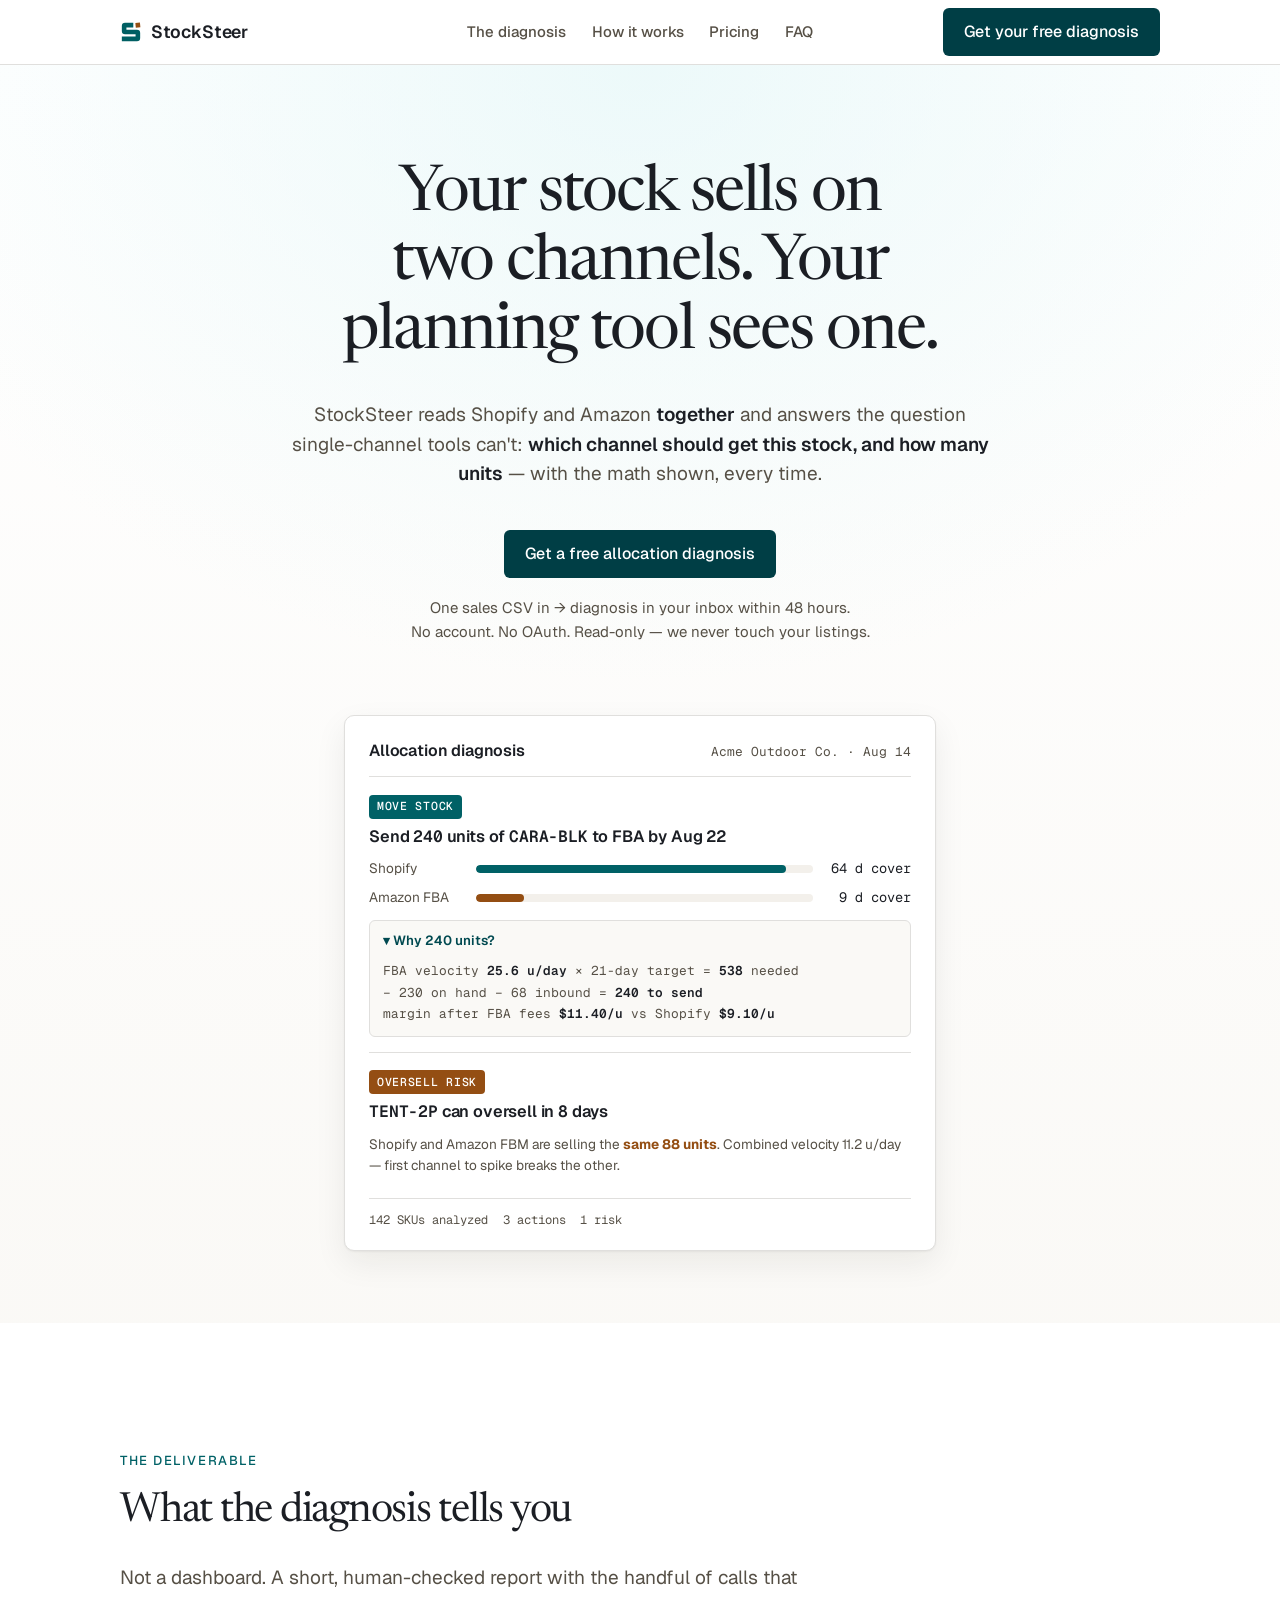
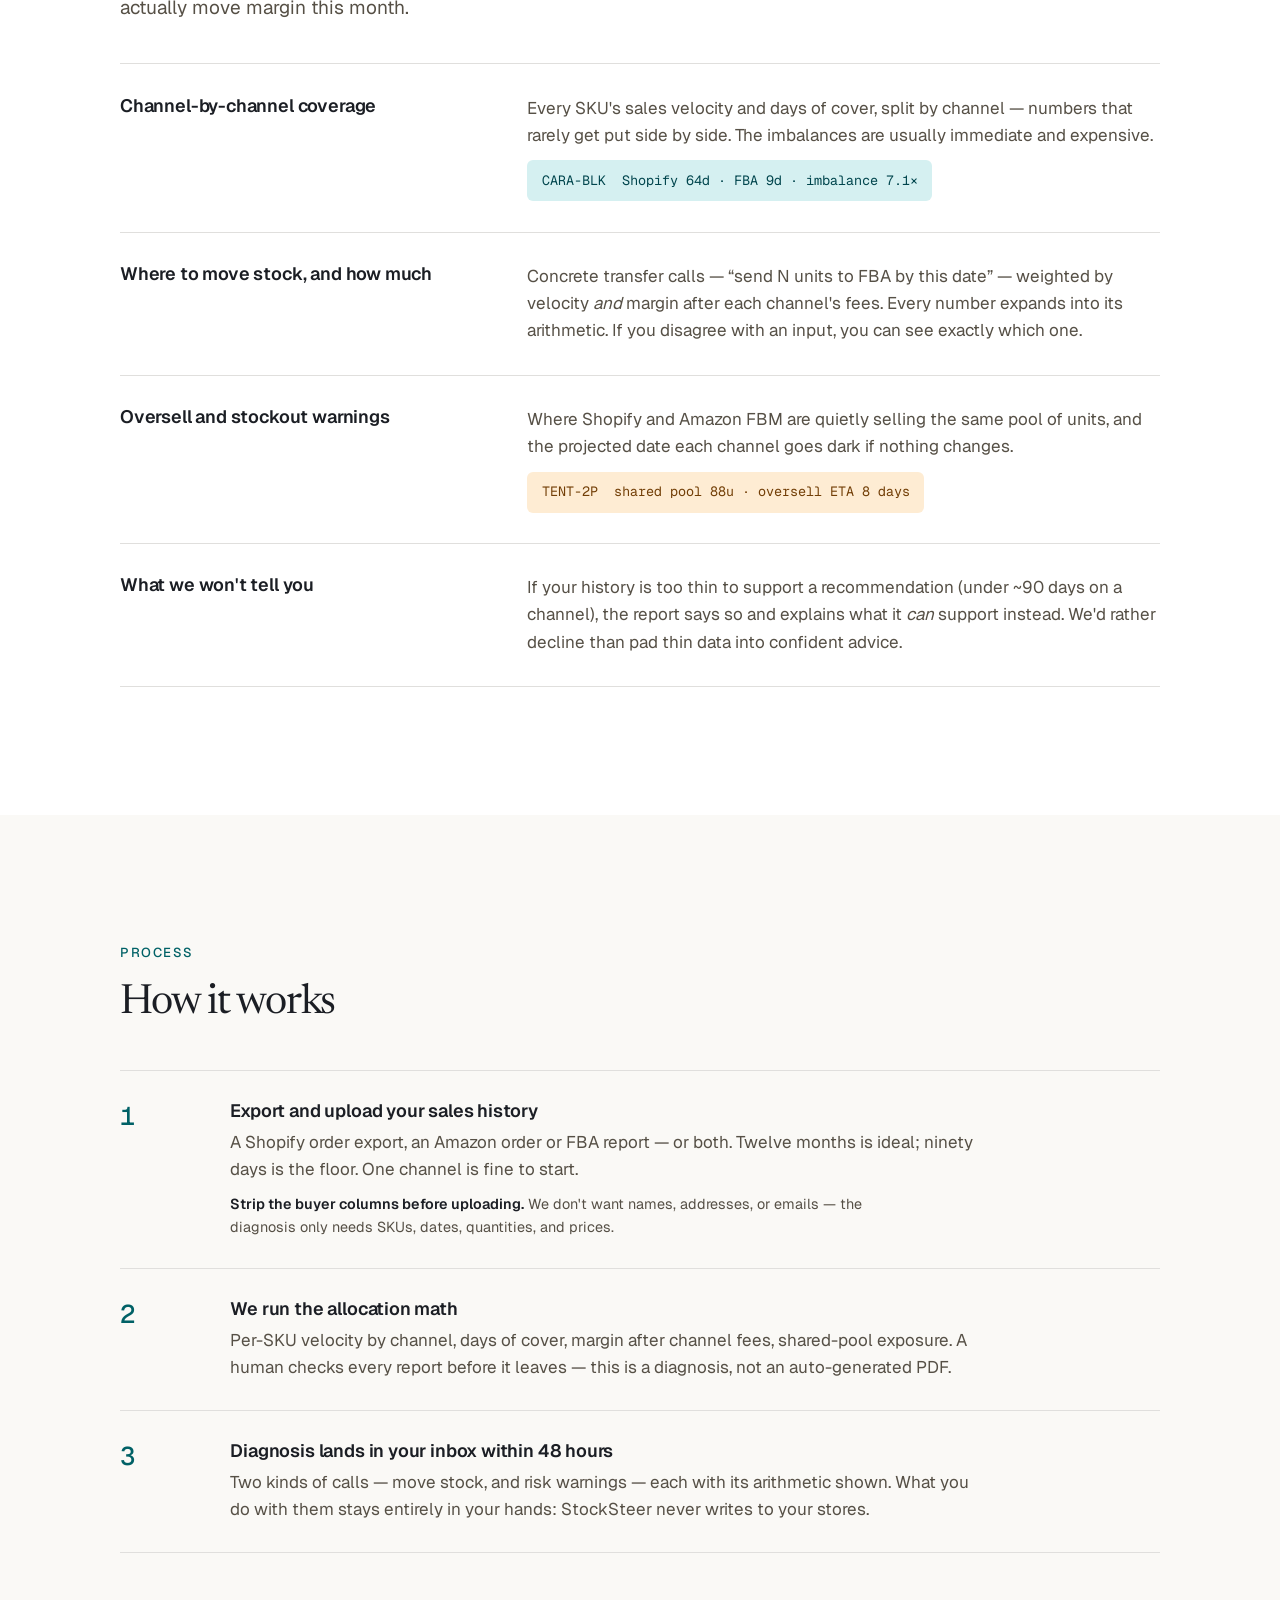
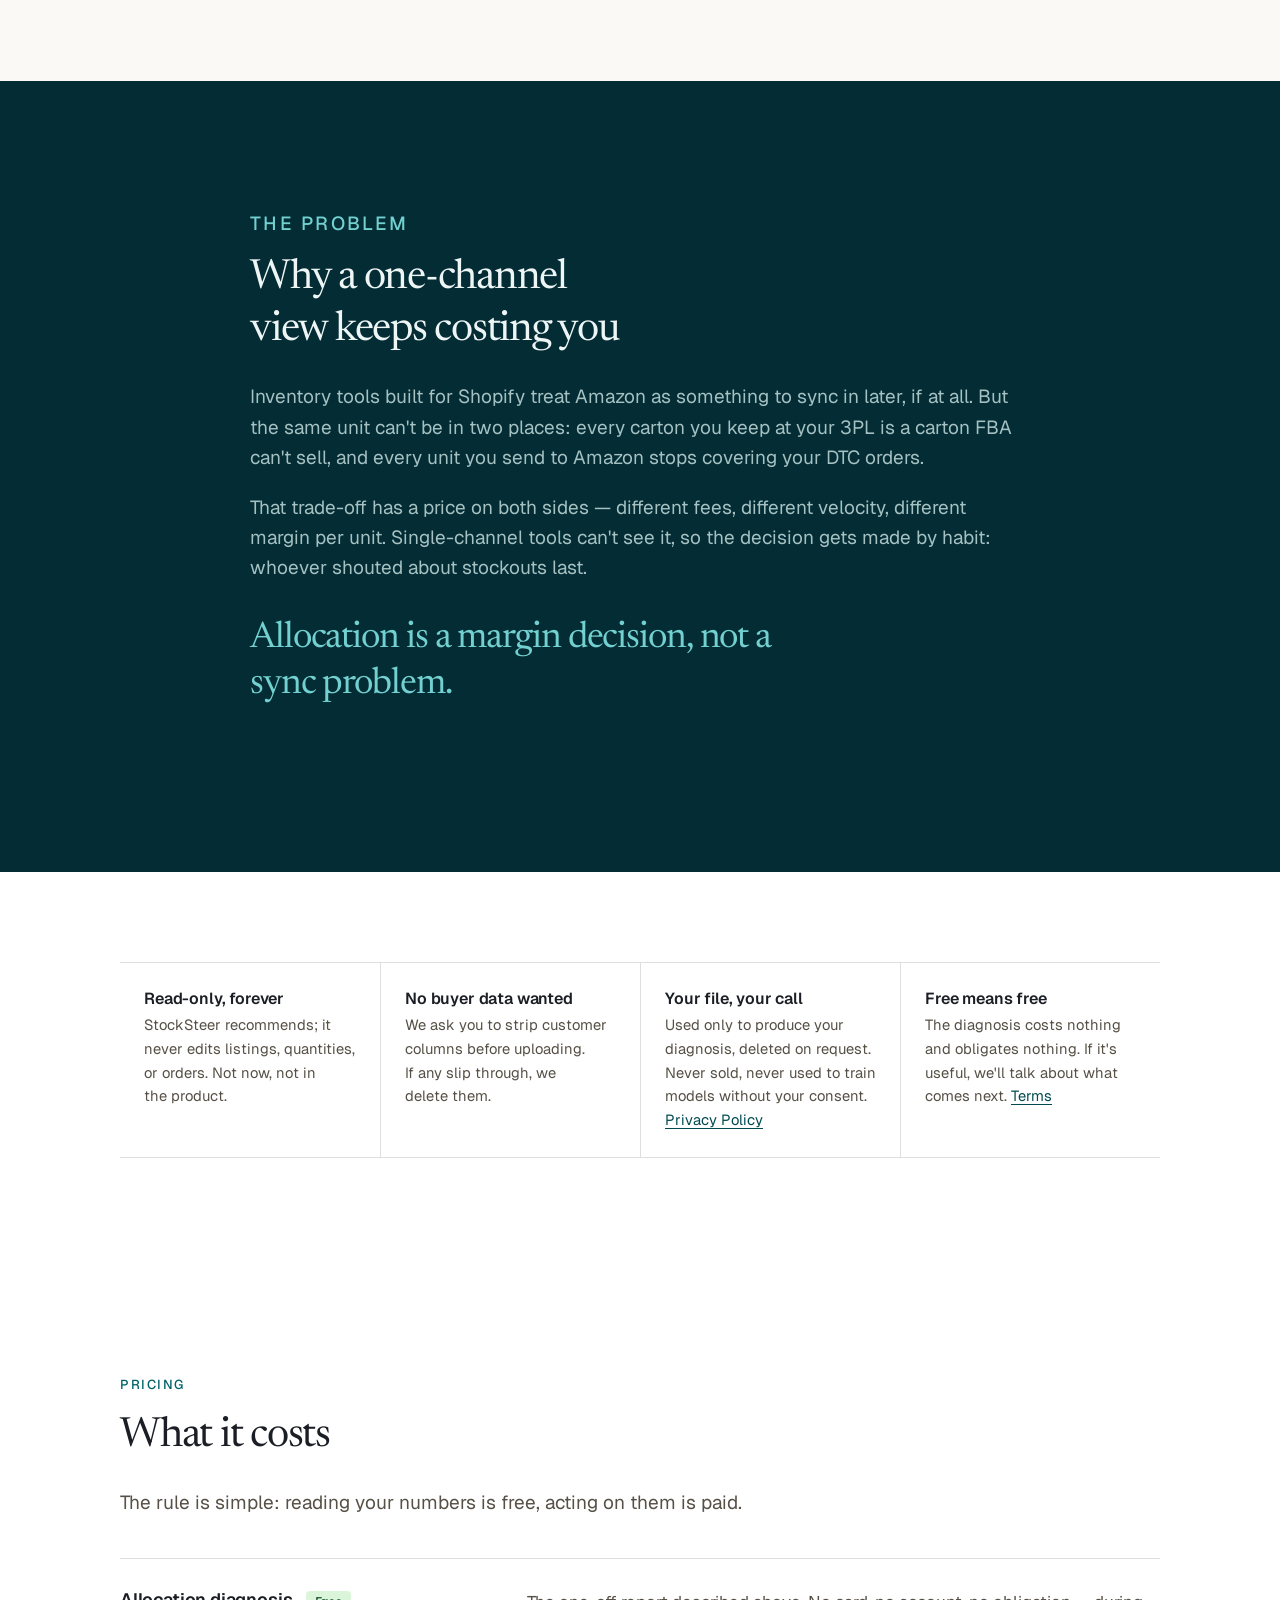
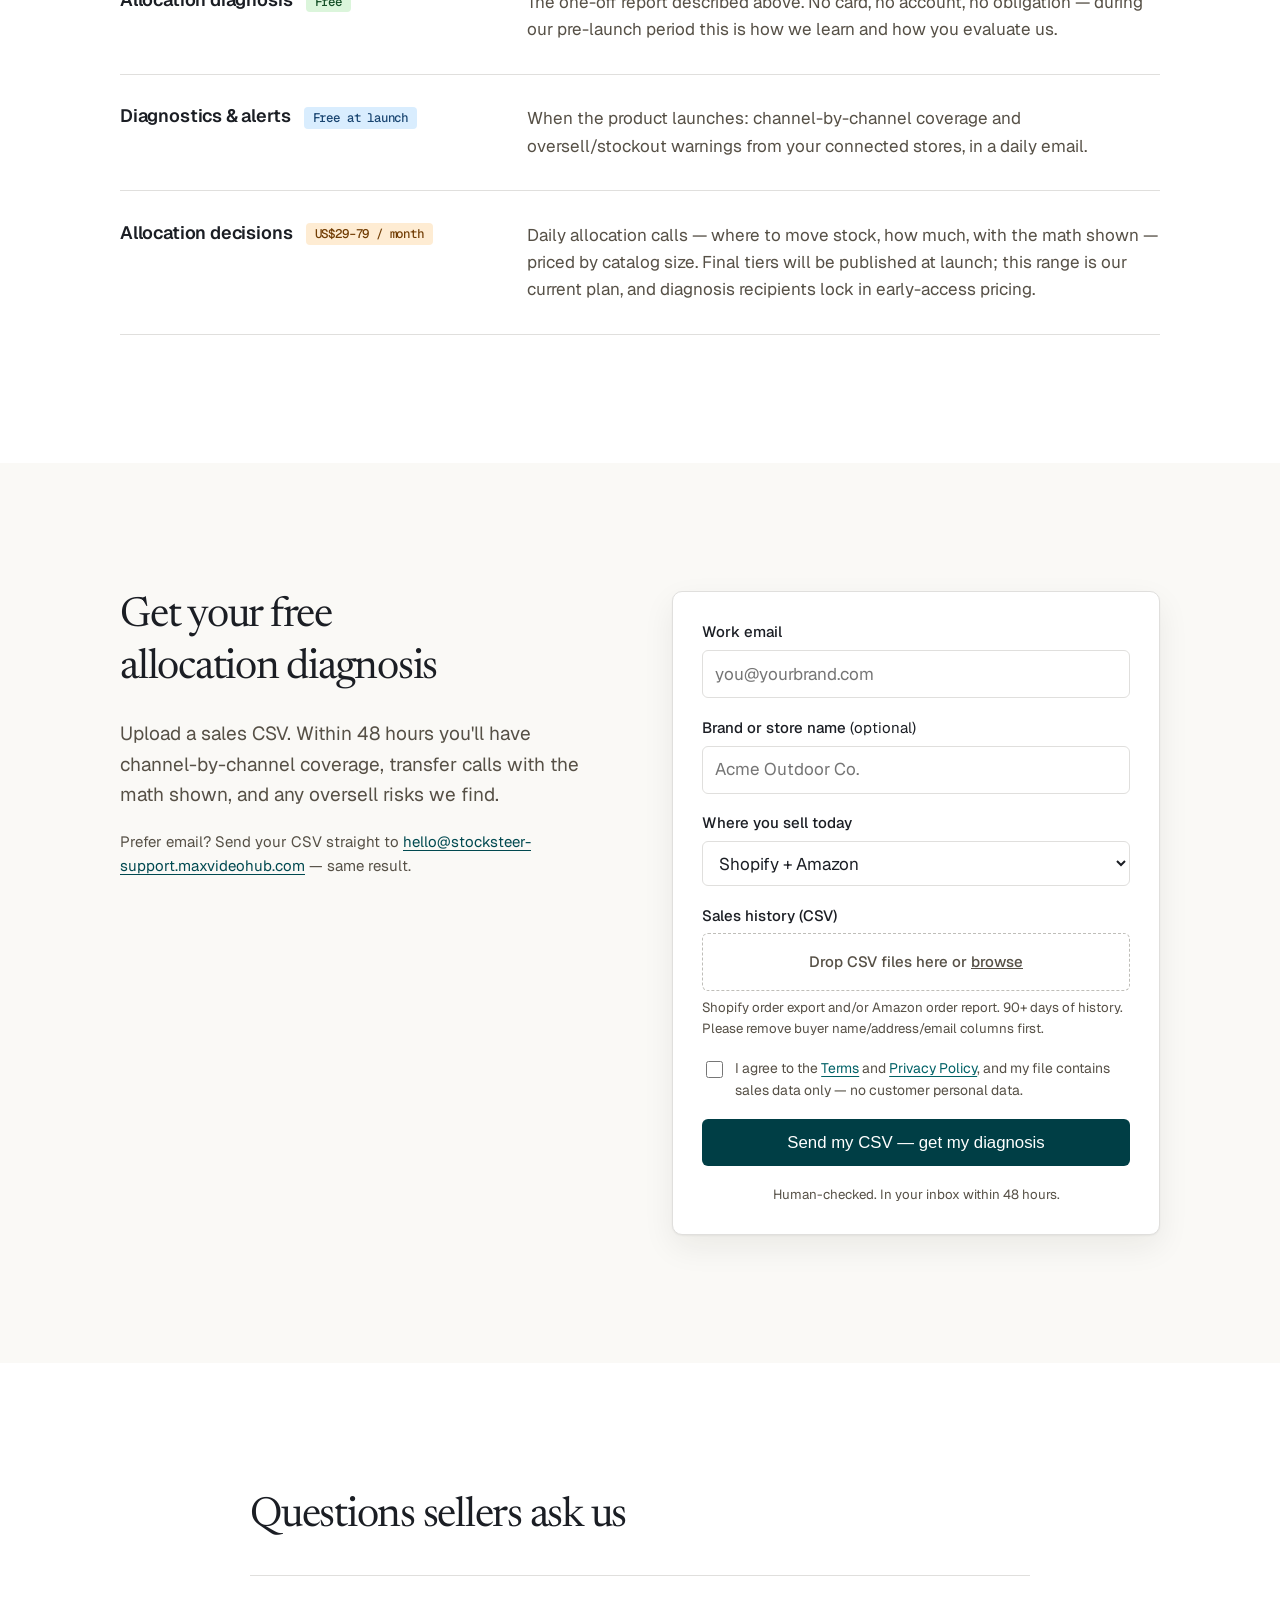
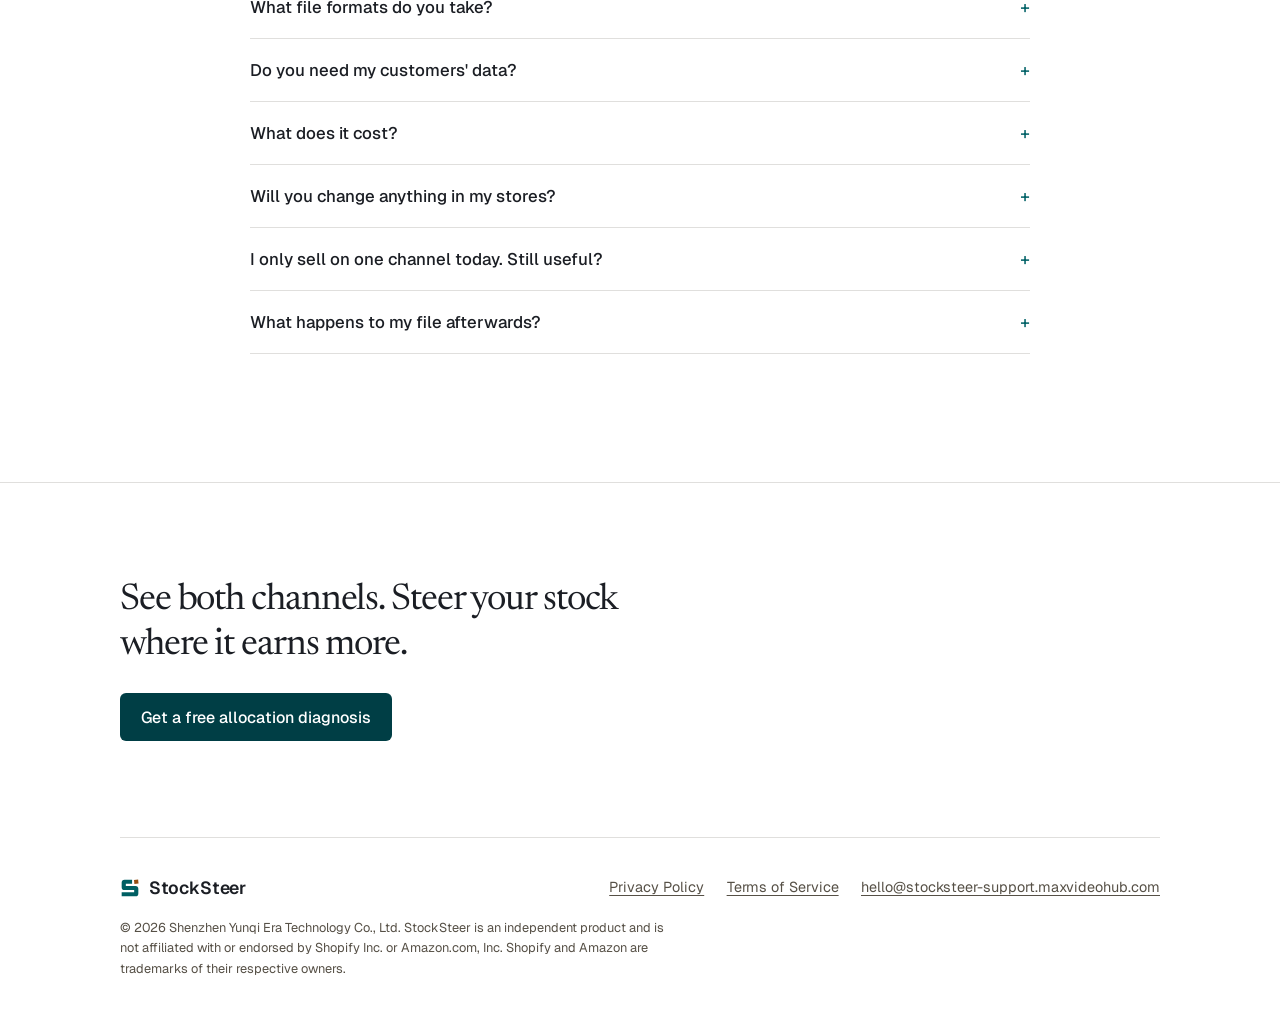
==== commit f43c2f22: "Change operating entity to Shenzhen Yunqi Era Technology Co., Ltd. Aligns the landing page, terms, a" ====
--- a/index.html
+++ b/index.html
@@ -331,7 +331,7 @@
         <a href="terms.html">Terms of Service</a>
         <a href="mailto:hello@stocksteer-support.maxvideohub.com">hello@stocksteer-support.maxvideohub.com</a>
       </nav>
-      <p class="legal-note">© 2026 Vidgenix Limited. StockSteer is an independent product and is not affiliated with or endorsed by Shopify Inc. or Amazon.com, Inc. Shopify and Amazon are trademarks of their respective owners.</p>
+      <p class="legal-note">© 2026 Shenzhen Yunqi Era Technology Co., Ltd. StockSteer is an independent product and is not affiliated with or endorsed by Shopify Inc. or Amazon.com, Inc. Shopify and Amazon are trademarks of their respective owners.</p>
     </div>
   </div>
 </footer>
